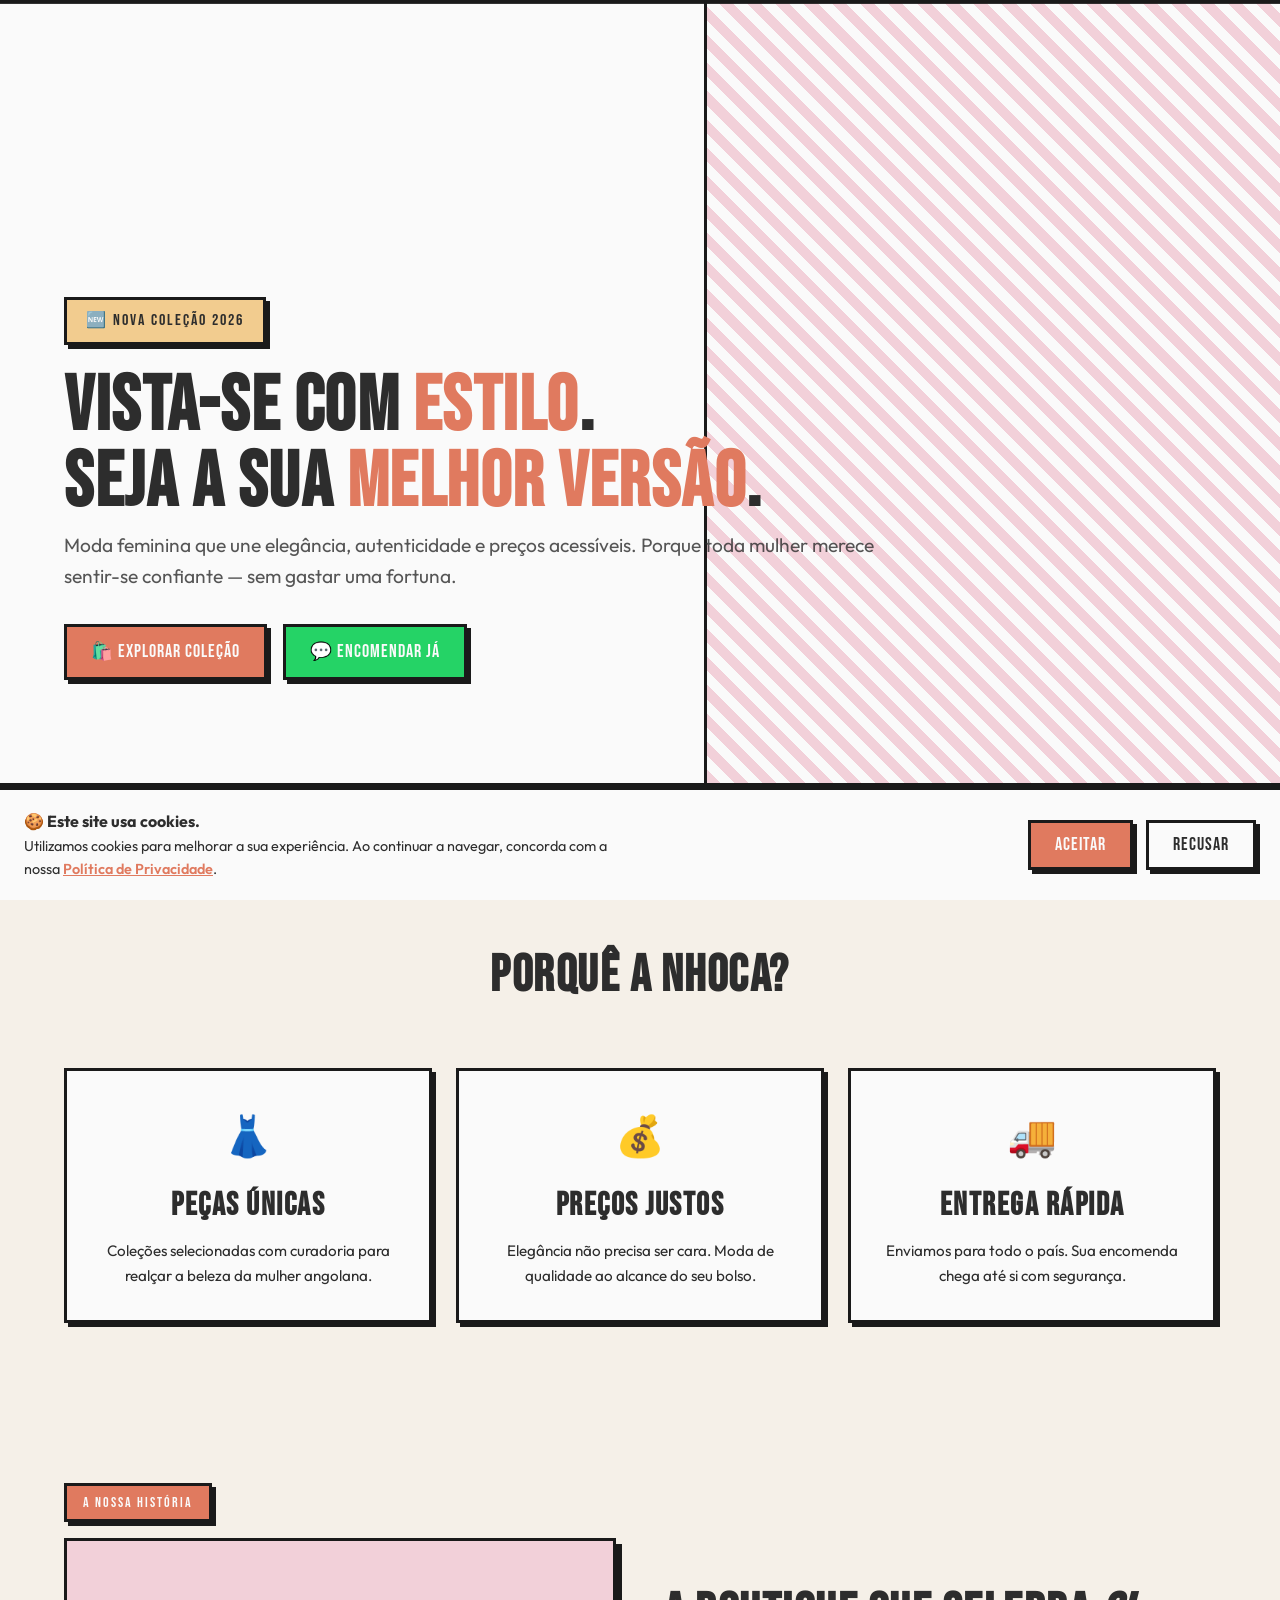
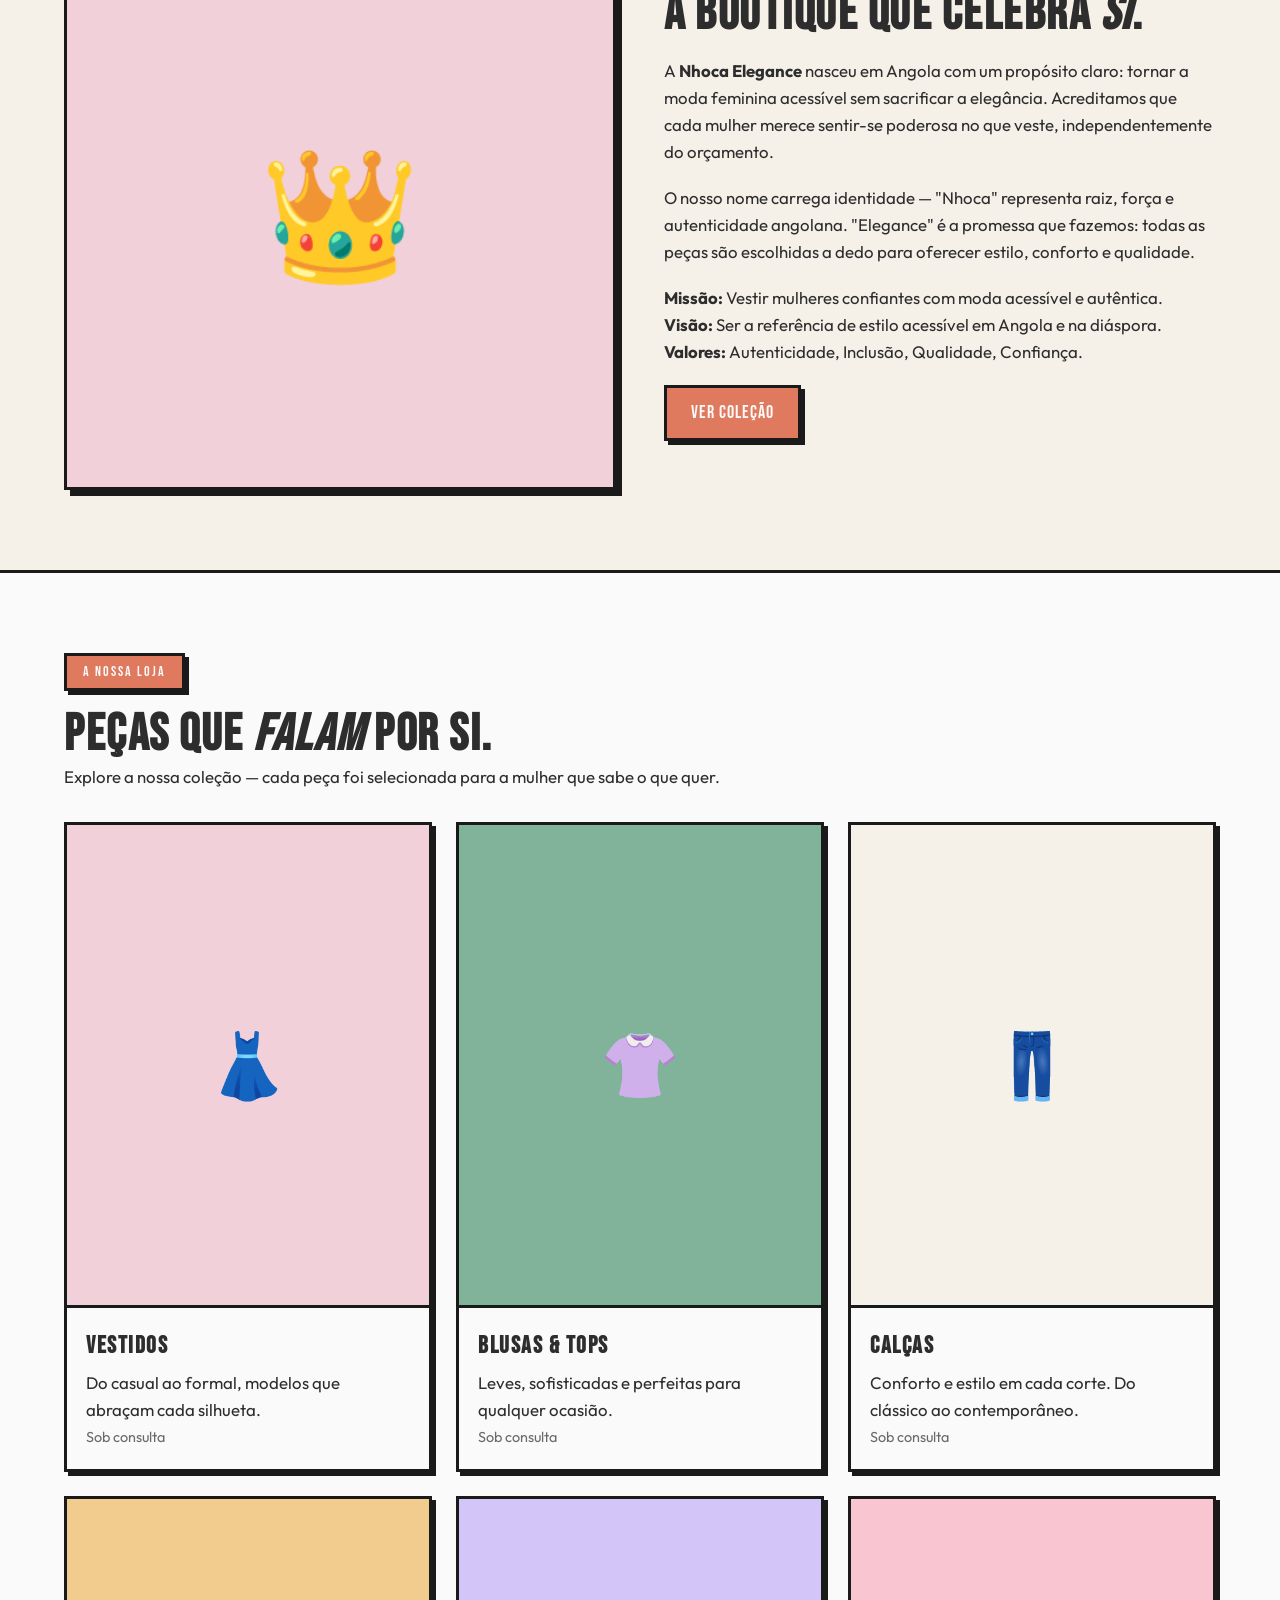
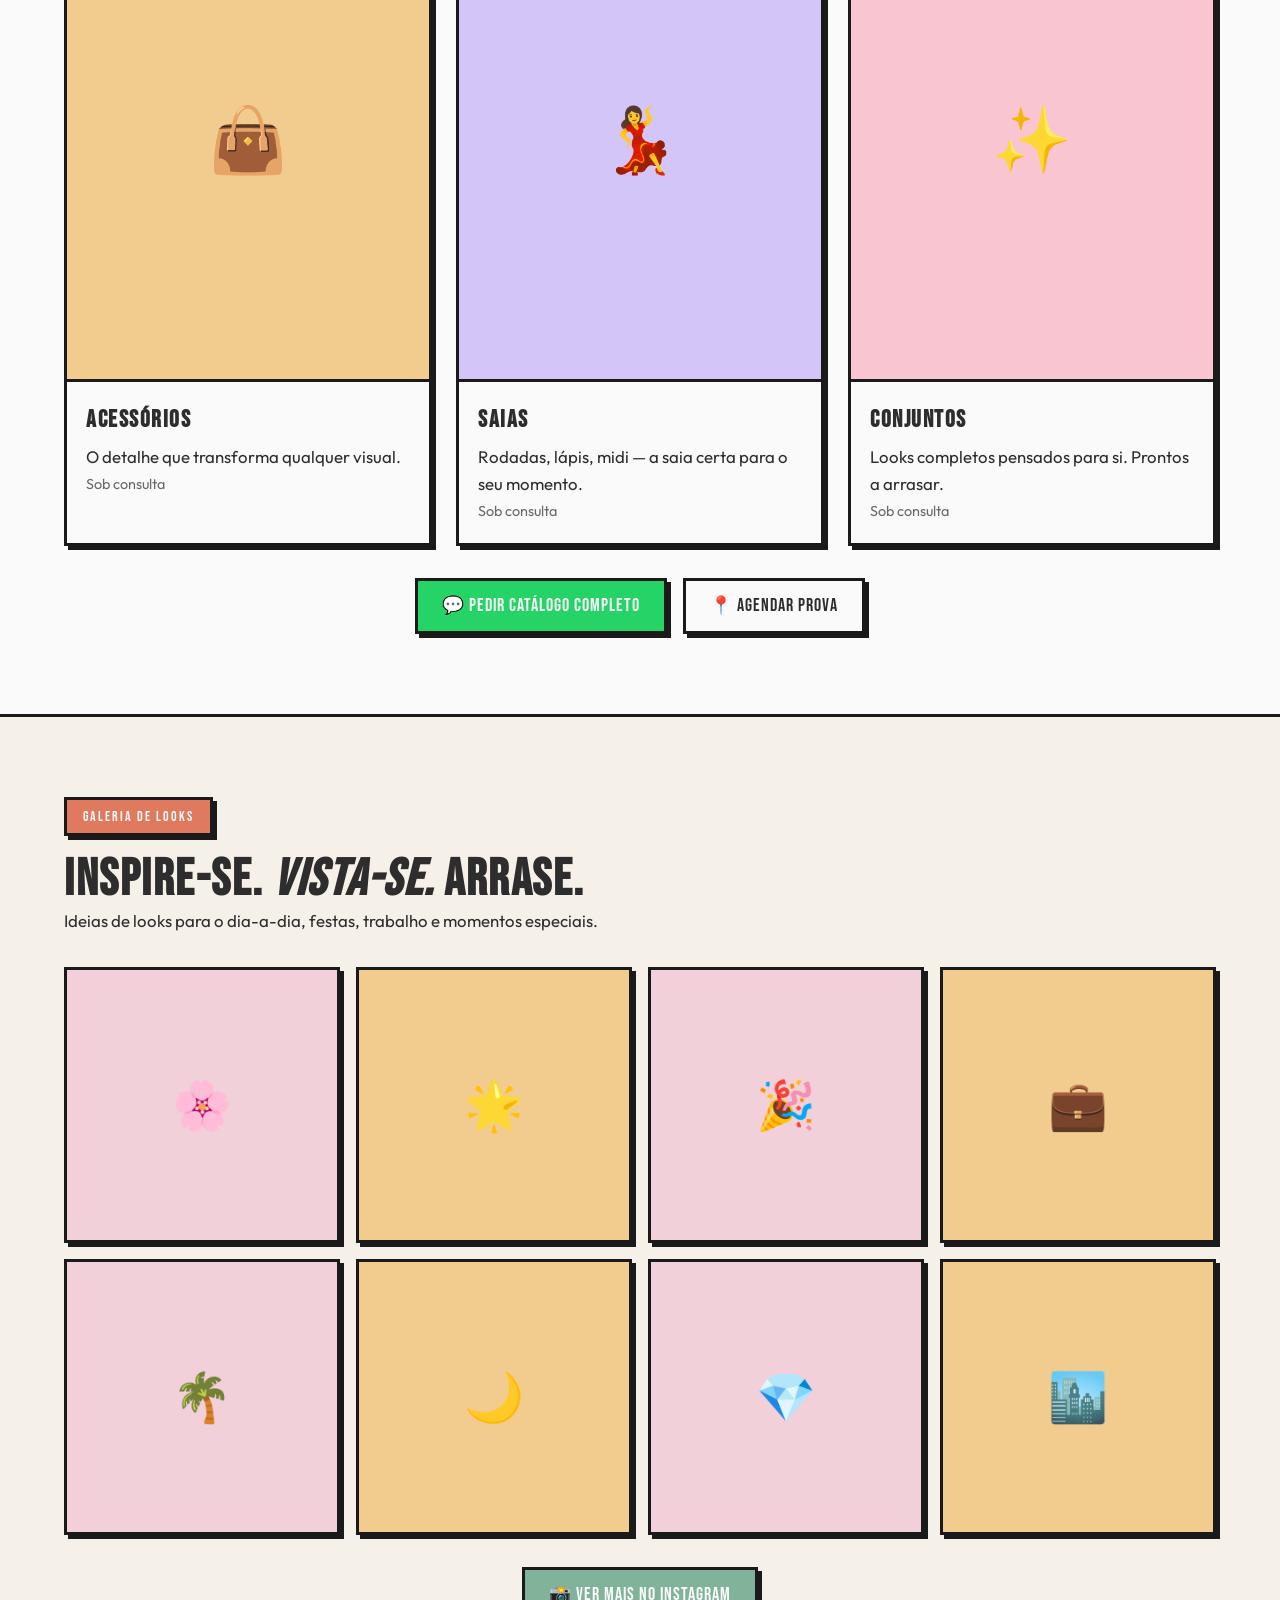
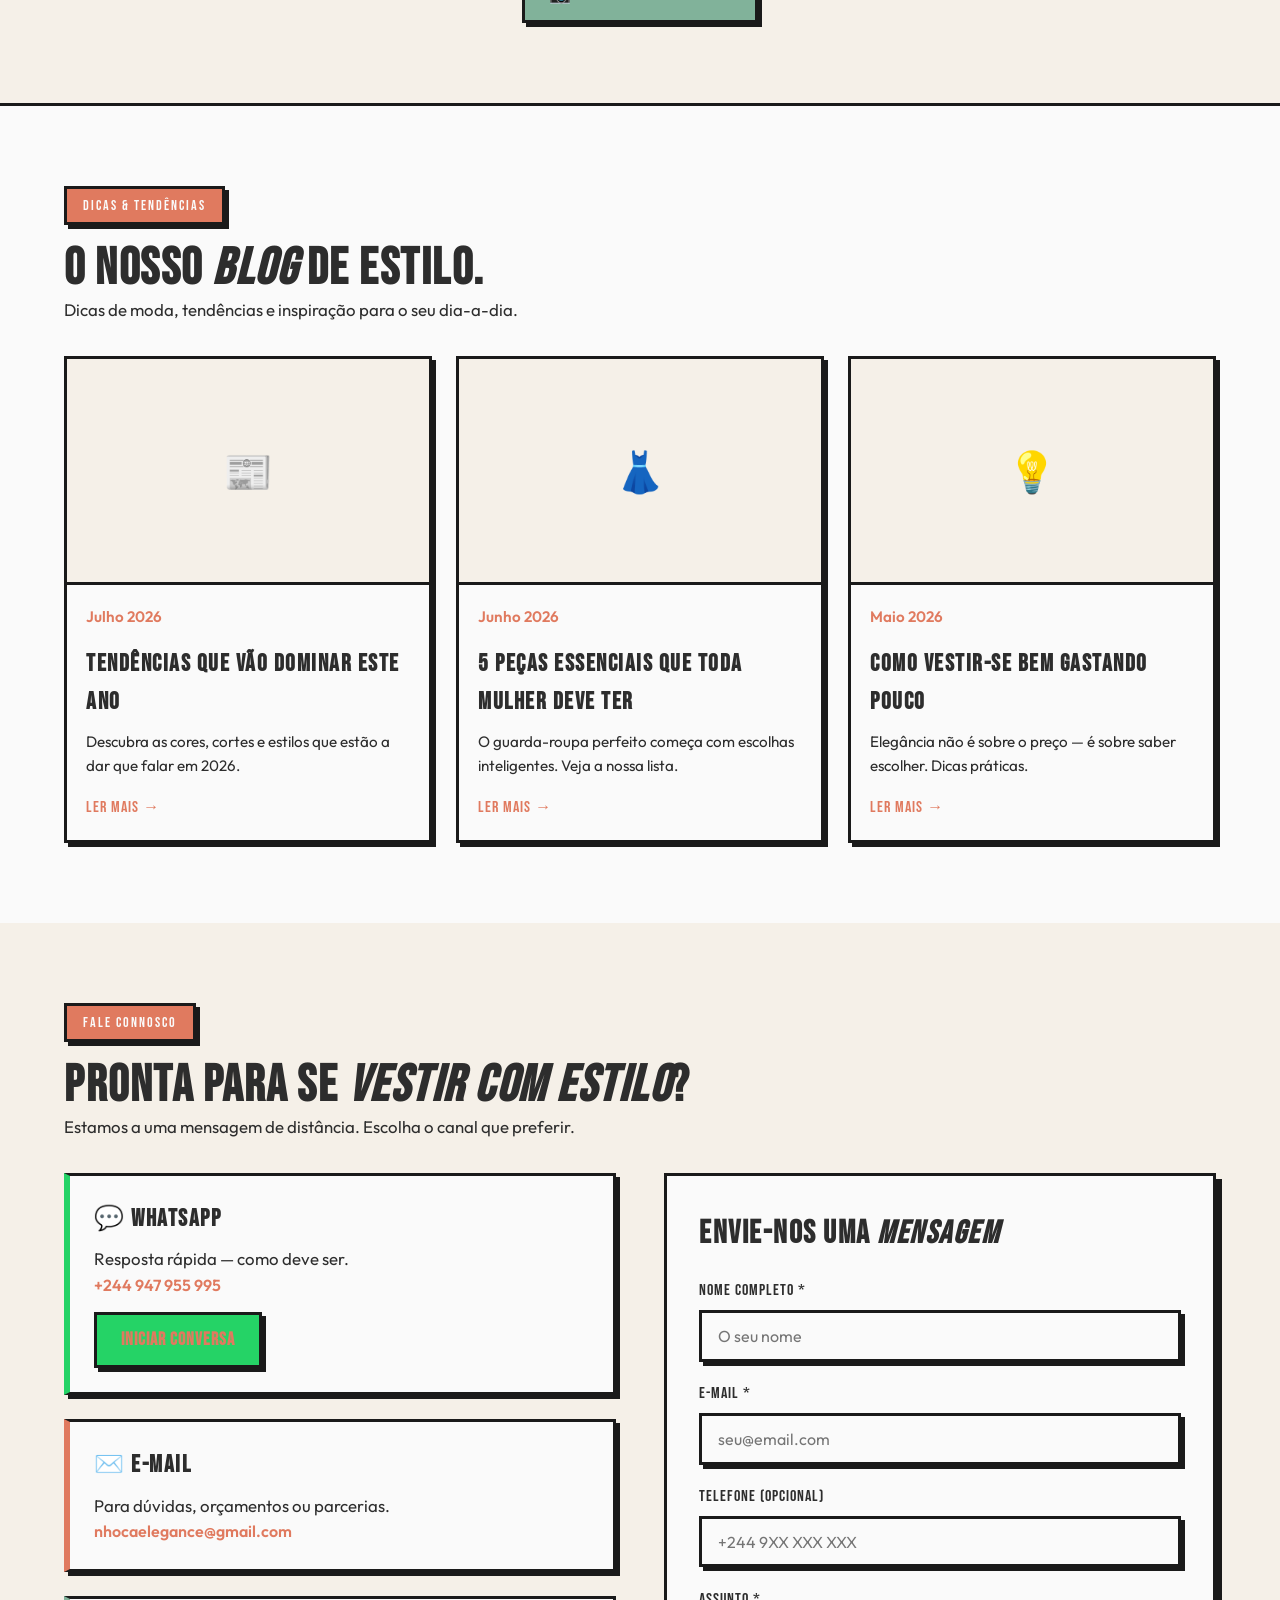
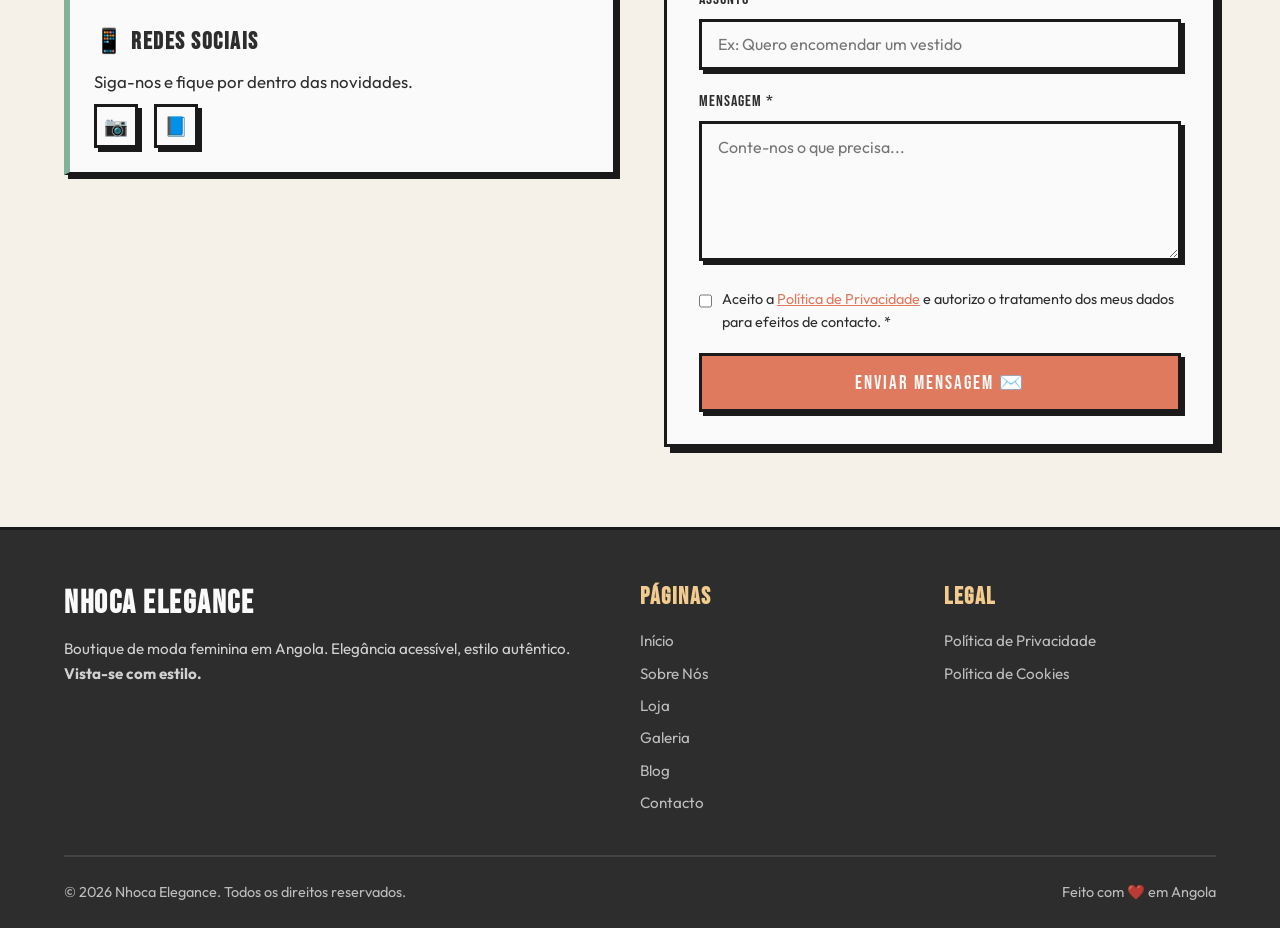
==== index.html @ f0a71672 "Initial commit: website content" ====
<!DOCTYPE html>
<html lang="pt-PT">
<head>
    <meta charset="UTF-8">
    <meta name="viewport" content="width=device-width, initial-scale=1.0">

    <!-- ===== SEO META TAGS ===== -->
    <title>Nhoca Elegance — Moda Feminina em Angola | Vista-se com Estilo</title>
    <meta name="description" content="Nhoca Elegance é a sua boutique de moda feminina em Angola. Vestidos, blusas, calças e acessórios com elegância acessível e estilo autêntico. Vista-se com estilo.">
    <meta name="keywords" content="moda feminina Angola, boutique feminina Angola, roupa feminina Angola, vestidos Angola, moda acessível Angola, Nhoca Elegance, vista-se com estilo, loja de roupa Angola, elegância acessível, comprar roupa Angola, outfit feminino Angola, fashion Angola">
    <meta name="author" content="Nhoca Elegance">
    <meta name="robots" content="index, follow">
    <link rel="canonical" href="https://nhocaelegance.ao/">

    <!-- Open Graph -->
    <meta property="og:title" content="Nhoca Elegance — Moda Feminina em Angola">
    <meta property="og:description" content="Boutique de moda feminina em Angola. Elegância acessível. Estilo autêntico. Vista-se com estilo.">
    <meta property="og:type" content="website">
    <meta property="og:url" content="https://nhocaelegance.ao/">
    <meta property="og:locale" content="pt_AO">

    <!-- Favicon -->
    <link rel="icon" type="image/svg+xml" href="assets/favicon.svg">

    <!-- Stylesheet -->
    <link rel="stylesheet" href="css/style.css">

    <!-- Schema.org structured data -->
    <script type="application/ld+json">
    {
        "@context": "https://schema.org",
        "@type": "ClothingStore",
        "name": "Nhoca Elegance",
        "description": "Boutique de moda feminina em Angola. Vista-se com estilo.",
        "url": "https://nhocaelegance.ao",
        "telephone": "+244947955995",
        "email": "nhocaelegance@gmail.com",
        "address": {
            "@type": "PostalAddress",
            "addressCountry": "AO"
        },
        "sameAs": [
            "https://www.instagram.com/nhoca_elegance",
            "https://web.facebook.com/profile.php?id=61585515028044"
        ],
        "priceRange": "AOA",
        "openingHours": "Mo-Sa 09:00-18:00"
    }
    </script>
</head>
<body>

    <!-- ===== HEADER ===== -->
    <header class="header" id="header">
        <div class="header__inner">
            <a href="#" class="logo" aria-label="Nhoca Elegance — Página Inicial">
                <div class="logo__icon">N</div>
                <div class="logo__text">
                    <span>Nhoca</span>
                    <span>Elegance</span>
                </div>
            </a>

            <button class="menu-toggle" id="menuToggle" aria-label="Abrir menu" aria-expanded="false">
                ☰
            </button>

            <nav class="nav" id="nav" role="navigation" aria-label="Navegação principal">
                <a href="#home" class="nav-link">Início</a>
                <a href="#about" class="nav-link">Sobre Nós</a>
                <a href="#store" class="nav-link">Loja</a>
                <a href="#portfolio" class="nav-link">Galeria</a>
                <a href="#blog" class="nav-link">Blog</a>
                <a href="#contact" class="nav-link">Contacto</a>
                <a href="https://wa.me/244947955995" class="btn btn--whatsapp" target="_blank" rel="noopener noreferrer" aria-label="Falar no WhatsApp">
                    💬 WhatsApp
                </a>
            </nav>
        </div>
    </header>

    <!-- ===== HERO ===== -->
    <section class="hero" id="home">
        <div class="hero__bg-pattern" aria-hidden="true"></div>
        <div class="container">
            <div class="hero__content">
                <span class="hero__badge">🆕 Nova Coleção 2026</span>
                <h1 class="hero__title">
                    Vista-se com <em>Estilo</em>.<br>Seja a sua <em>Melhor Versão</em>.
                </h1>
                <p class="hero__subtitle">
                    Moda feminina que une elegância, autenticidade e preços acessíveis. 
                    Porque toda mulher merece sentir-se confiante — sem gastar uma fortuna.
                </p>
                <div class="hero__cta-group">
                    <a href="#store" class="btn btn--primary">🛍️ Explorar Coleção</a>
                    <a href="https://wa.me/244947955995" class="btn btn--whatsapp" target="_blank" rel="noopener noreferrer">💬 Encomendar Já</a>
                </div>
            </div>
        </div>
    </section>

    <!-- ===== FEATURES STRIP ===== -->
    <section class="section" aria-labelledby="features-title" style="padding: 3rem 0;">
        <div class="container">
            <h2 id="features-title" style="text-align:center;margin-bottom:2rem;">Porquê a Nhoca?</h2>
            <div class="features-strip">
                <div class="feature-item">
                    <div class="feature-item__icon">👗</div>
                    <h3>Peças Únicas</h3>
                    <p>Coleções selecionadas com curadoria para realçar a beleza da mulher angolana.</p>
                </div>
                <div class="feature-item">
                    <div class="feature-item__icon">💰</div>
                    <h3>Preços Justos</h3>
                    <p>Elegância não precisa ser cara. Moda de qualidade ao alcance do seu bolso.</p>
                </div>
                <div class="feature-item">
                    <div class="feature-item__icon">🚚</div>
                    <h3>Entrega Rápida</h3>
                    <p>Enviamos para todo o país. Sua encomenda chega até si com segurança.</p>
                </div>
            </div>
        </div>
    </section>

    <!-- ===== ABOUT ===== -->
    <section class="section about" id="about" aria-labelledby="about-title">
        <div class="container">
            <span class="section-label">A Nossa História</span>
            <div class="about__grid">
                <div class="about__image" role="img" aria-label="Ícone da marca Nhoca Elegance">
                    👑
                </div>
                <div class="about__content">
                    <h2 id="about-title">A Boutique Que Celebra <em>Si</em>.</h2>
                    <p>
                        A <strong>Nhoca Elegance</strong> nasceu em Angola com um propósito claro: 
                        tornar a moda feminina acessível sem sacrificar a elegância. 
                        Acreditamos que cada mulher merece sentir-se poderosa no que veste, 
                        independentemente do orçamento.
                    </p>
                    <p>
                        O nosso nome carrega identidade — "Nhoca" representa raiz, força e 
                        autenticidade angolana. "Elegance" é a promessa que fazemos: todas as 
                        peças são escolhidas a dedo para oferecer estilo, conforto e qualidade.
                    </p>
                    <p>
                        <strong>Missão:</strong> Vestir mulheres confiantes com moda acessível e autêntica.<br>
                        <strong>Visão:</strong> Ser a referência de estilo acessível em Angola e na diáspora.<br>
                        <strong>Valores:</strong> Autenticidade, Inclusão, Qualidade, Confiança.
                    </p>
                    <a href="#store" class="btn btn--primary">Ver Coleção</a>
                </div>
            </div>
        </div>
    </section>

    <!-- ===== STORE ===== -->
    <section class="section store" id="store" aria-labelledby="store-title">
        <div class="container">
            <span class="section-label">A Nossa Loja</span>
            <h2 id="store-title">Peças Que <em>Falam</em> Por Si.</h2>
            <p>Explore a nossa coleção — cada peça foi selecionada para a mulher que sabe o que quer.</p>
            <div class="store__grid">
                <!-- Produto 1: Vestidos -->
                <article class="product-card">
                    <div class="product-card__image product-card__image--dresses" role="img" aria-label="Vestidos elegantes">👗</div>
                    <div class="product-card__info">
                        <h4>Vestidos</h4>
                        <p>Do casual ao formal, modelos que abraçam cada silhueta.</p>
                        <span class="price-range">Sob consulta</span>
                    </div>
                </article>

                <!-- Produto 2: Blusas -->
                <article class="product-card">
                    <div class="product-card__image product-card__image--blouses" role="img" aria-label="Blusas femininas">👚</div>
                    <div class="product-card__info">
                        <h4>Blusas & Tops</h4>
                        <p>Leves, sofisticadas e perfeitas para qualquer ocasião.</p>
                        <span class="price-range">Sob consulta</span>
                    </div>
                </article>

                <!-- Produto 3: Calças -->
                <article class="product-card">
                    <div class="product-card__image product-card__image--pants" role="img" aria-label="Calças femininas">👖</div>
                    <div class="product-card__info">
                        <h4>Calças</h4>
                        <p>Conforto e estilo em cada corte. Do clássico ao contemporâneo.</p>
                        <span class="price-range">Sob consulta</span>
                    </div>
                </article>

                <!-- Produto 4: Acessórios -->
                <article class="product-card">
                    <div class="product-card__image product-card__image--accessories" role="img" aria-label="Acessórios femininos">👜</div>
                    <div class="product-card__info">
                        <h4>Acessórios</h4>
                        <p>O detalhe que transforma qualquer visual.</p>
                        <span class="price-range">Sob consulta</span>
                    </div>
                </article>

                <!-- Produto 5: Saias -->
                <article class="product-card">
                    <div class="product-card__image product-card__image--skirts" role="img" aria-label="Saias femininas">💃</div>
                    <div class="product-card__info">
                        <h4>Saias</h4>
                        <p>Rodadas, lápis, midi — a saia certa para o seu momento.</p>
                        <span class="price-range">Sob consulta</span>
                    </div>
                </article>

                <!-- Produto 6: Conjuntos -->
                <article class="product-card">
                    <div class="product-card__image product-card__image--sets" role="img" aria-label="Conjuntos femininos">✨</div>
                    <div class="product-card__info">
                        <h4>Conjuntos</h4>
                        <p>Looks completos pensados para si. Prontos a arrasar.</p>
                        <span class="price-range">Sob consulta</span>
                    </div>
                </article>
            </div>
            <div style="text-align:center; margin-top: 2rem;">
                <a href="https://wa.me/244947955995" class="btn btn--whatsapp" target="_blank" rel="noopener noreferrer">💬 Pedir Catálogo Completo</a>
                <a href="#contact" class="btn btn--outline" style="margin-left:0.8rem;">📍 Agendar Prova</a>
            </div>
        </div>
    </section>

    <!-- ===== PORTFOLIO/GALERIA ===== -->
    <section class="section portfolio" id="portfolio" aria-labelledby="portfolio-title">
        <div class="container">
            <span class="section-label">Galeria de Looks</span>
            <h2 id="portfolio-title">Inspire-se. <em>Vista-se.</em> Arrase.</h2>
            <p>Ideias de looks para o dia-a-dia, festas, trabalho e momentos especiais.</p>
            <div class="portfolio__grid">
                <div class="portfolio-item" role="img" aria-label="Look casual feminino">🌸</div>
                <div class="portfolio-item" role="img" aria-label="Look formal feminino">🌟</div>
                <div class="portfolio-item" role="img" aria-label="Look de festa feminino">🎉</div>
                <div class="portfolio-item" role="img" aria-label="Look de trabalho feminino">💼</div>
                <div class="portfolio-item" role="img" aria-label="Look de verão feminino">🌴</div>
                <div class="portfolio-item" role="img" aria-label="Look de noite feminino">🌙</div>
                <div class="portfolio-item" role="img" aria-label="Look com acessórios">💎</div>
                <div class="portfolio-item" role="img" aria-label="Look street style">🏙️</div>
            </div>
            <div style="text-align:center; margin-top: 2rem;">
                <a href="https://www.instagram.com/nhoca_elegance" class="btn btn--secondary" target="_blank" rel="noopener noreferrer">📸 Ver Mais no Instagram</a>
            </div>
        </div>
    </section>

    <!-- ===== BLOG ===== -->
    <section class="section blog" id="blog" aria-labelledby="blog-title">
        <div class="container">
            <span class="section-label">Dicas & Tendências</span>
            <h2 id="blog-title">O Nosso <em>Blog</em> de Estilo.</h2>
            <p>Dicas de moda, tendências e inspiração para o seu dia-a-dia.</p>
            <div class="blog__grid">
                <article class="blog-card">
                    <div class="blog-card__image" role="img" aria-label="Tendências de moda 2026">📰</div>
                    <div class="blog-card__content">
                        <p class="blog-card__date">Julho 2026</p>
                        <h4>Tendências Que Vão Dominar Este Ano</h4>
                        <p>Descubra as cores, cortes e estilos que estão a dar que falar em 2026.</p>
                        <a href="#" class="blog-card__link">Ler Mais →</a>
                    </div>
                </article>

                <article class="blog-card">
                    <div class="blog-card__image" role="img" aria-label="Como combinar peças">👗</div>
                    <div class="blog-card__content">
                        <p class="blog-card__date">Junho 2026</p>
                        <h4>5 Peças Essenciais Que Toda Mulher Deve Ter</h4>
                        <p>O guarda-roupa perfeito começa com escolhas inteligentes. Veja a nossa lista.</p>
                        <a href="#" class="blog-card__link">Ler Mais →</a>
                    </div>
                </article>

                <article class="blog-card">
                    <div class="blog-card__image" role="img" aria-label="Dicas de estilo">💡</div>
                    <div class="blog-card__content">
                        <p class="blog-card__date">Maio 2026</p>
                        <h4>Como Vestir-se Bem Gastando Pouco</h4>
                        <p>Elegância não é sobre o preço — é sobre saber escolher. Dicas práticas.</p>
                        <a href="#" class="blog-card__link">Ler Mais →</a>
                    </div>
                </article>
            </div>
        </div>
    </section>

    <!-- ===== CONTACT ===== -->
    <section class="section contact" id="contact" aria-labelledby="contact-title">
        <div class="container">
            <span class="section-label">Fale Connosco</span>
            <h2 id="contact-title">Pronta Para Se <em>Vestir Com Estilo</em>?</h2>
            <p>Estamos a uma mensagem de distância. Escolha o canal que preferir.</p>
            <div class="contact__grid">
                <!-- Info de contacto -->
                <div class="contact__info">
                    <div class="contact__card contact__card--whatsapp">
                        <h4>💬 WhatsApp</h4>
                        <p>Resposta rápida — como deve ser.</p>
                        <a href="https://wa.me/244947955995" target="_blank" rel="noopener noreferrer">+244 947 955 995</a>
                        <br>
                        <a href="https://wa.me/244947955995" class="btn btn--whatsapp" style="margin-top:0.8rem;" target="_blank" rel="noopener noreferrer">Iniciar Conversa</a>
                    </div>

                    <div class="contact__card contact__card--email">
                        <h4>✉️ E-mail</h4>
                        <p>Para dúvidas, orçamentos ou parcerias.</p>
                        <a href="mailto:nhocaelegance@gmail.com">nhocaelegance@gmail.com</a>
                    </div>

                    <div class="contact__card contact__card--social">
                        <h4>📱 Redes Sociais</h4>
                        <p>Siga-nos e fique por dentro das novidades.</p>
                        <div class="social-links">
                            <a href="https://www.instagram.com/nhoca_elegance" class="social-link" target="_blank" rel="noopener noreferrer" aria-label="Instagram Nhoca Elegance">📷</a>
                            <a href="https://web.facebook.com/profile.php?id=61585515028044" class="social-link" target="_blank" rel="noopener noreferrer" aria-label="Facebook Nhoca Elegance">📘</a>
                        </div>
                    </div>
                </div>

                <!-- Formulário de contacto -->
                <form class="form" id="contactForm" novalidate>
                    <h3 style="margin-bottom:1.2rem;">Envie-nos uma <em>Mensagem</em></h3>

                    <div class="form__group">
                        <label for="name" class="form__label">Nome Completo *</label>
                        <input type="text" id="name" name="name" class="form__input" placeholder="O seu nome" required aria-required="true">
                        <span class="form__error" id="nameError">Por favor, insira o seu nome.</span>
                    </div>

                    <div class="form__group">
                        <label for="email" class="form__label">E-mail *</label>
                        <input type="email" id="email" name="email" class="form__input" placeholder="seu@email.com" required aria-required="true">
                        <span class="form__error" id="emailError">Por favor, insira um e-mail válido.</span>
                    </div>

                    <div class="form__group">
                        <label for="phone" class="form__label">Telefone (opcional)</label>
                        <input type="tel" id="phone" name="phone" class="form__input" placeholder="+244 9XX XXX XXX">
                    </div>

                    <div class="form__group">
                        <label for="subject" class="form__label">Assunto *</label>
                        <input type="text" id="subject" name="subject" class="form__input" placeholder="Ex: Quero encomendar um vestido" required aria-required="true">
                        <span class="form__error" id="subjectError">Por favor, diga-nos o assunto.</span>
                    </div>

                    <div class="form__group">
                        <label for="message" class="form__label">Mensagem *</label>
                        <textarea id="message" name="message" class="form__textarea" placeholder="Conte-nos o que precisa..." required aria-required="true"></textarea>
                        <span class="form__error" id="messageError">Por favor, escreva a sua mensagem.</span>
                    </div>

                    <!-- GDPR consent -->
                    <div class="form__group" style="display:flex;align-items:flex-start;gap:0.6rem;">
                        <input type="checkbox" id="gdpr" name="gdpr" required aria-required="true" style="margin-top:4px;width:18px;height:18px;">
                        <label for="gdpr" style="font-size:0.9rem;">
                            Aceito a <a href="privacy.html" target="_blank" style="color:var(--terracotta);">Política de Privacidade</a> e autorizo o tratamento dos meus dados para efeitos de contacto. *
                        </label>
                    </div>
                    <span class="form__error" id="gdprError">Precisa aceitar a política de privacidade.</span>

                    <button type="submit" class="form__submit">Enviar Mensagem ✉️</button>
                </form>

                <!-- Success message (hidden by default) -->
                <div class="form__success" id="formSuccess" role="alert">
                    <h3>✅ Mensagem Enviada!</h3>
                    <p>Obrigada pelo contacto. Responderemos em breve — se for urgente, ligue-nos no WhatsApp.</p>
                </div>
            </div>
        </div>
    </section>

    <!-- ===== FOOTER ===== -->
    <footer class="footer" role="contentinfo">
        <div class="container">
            <div class="footer__grid">
                <div class="footer__brand">
                    <h3>Nhoca Elegance</h3>
                    <p>Boutique de moda feminina em Angola. Elegância acessível, estilo autêntico. <strong>Vista-se com estilo.</strong></p>
                </div>
                <div class="footer__links">
                    <h4>Páginas</h4>
                    <a href="#home">Início</a>
                    <a href="#about">Sobre Nós</a>
                    <a href="#store">Loja</a>
                    <a href="#portfolio">Galeria</a>
                    <a href="#blog">Blog</a>
                    <a href="#contact">Contacto</a>
                </div>
                <div class="footer__links">
                    <h4>Legal</h4>
                    <a href="privacy.html">Política de Privacidade</a>
                    <a href="privacy.html#cookies">Política de Cookies</a>
                </div>
            </div>
            <div class="footer__bottom">
                <span>© 2026 Nhoca Elegance. Todos os direitos reservados.</span>
                <span>Feito com ❤️ em Angola</span>
            </div>
        </div>
    </footer>

    <!-- ===== WHATSAPP FLOATING BUTTON ===== -->
    <a href="https://wa.me/244947955995" class="whatsapp-float" target="_blank" rel="noopener noreferrer" aria-label="Fale connosco no WhatsApp">
        💬
    </a>

    <!-- ===== COOKIE CONSENT BANNER ===== -->
    <div class="cookie-banner" id="cookieBanner" role="dialog" aria-labelledby="cookieTitle" aria-hidden="true">
        <div>
            <strong id="cookieTitle">🍪 Este site usa cookies.</strong>
            <p>Utilizamos cookies para melhorar a sua experiência. Ao continuar a navegar, concorda com a nossa <a href="privacy.html" style="color:var(--terracotta);font-weight:600;">Política de Privacidade</a>.</p>
        </div>
        <div class="cookie-banner__btns">
            <button class="btn btn--primary" id="acceptCookies">Aceitar</button>
            <button class="btn btn--outline" id="rejectCookies">Recusar</button>
        </div>
    </div>

    <!-- ===== SCRIPTS ===== -->
    <script src="js/main.js"></script>

</body>
</html>
---- css/style.css ----
/* ===== NHOCA ELEGANCE - CARTOON BRUTALIST STYLE ===== */
@import url('https://fonts.googleapis.com/css2?family=Bebas+Neue&family=Outfit:wght@400;500;600;700;800&display=swap');

:root {
  --black: #1a1a1a;
  --white: #fafafa;
  --cream: #f5f0e8;
  --terracotta: #e07a5f;
  --sage: #81b29a;
  --gold: #f2cc8f;
  --blush: #f2d0d9;
  --ink: #2d2d2d;
  --border: 3px;
  --shadow: 6px 6px 0 var(--black);
  --shadow-sm: 4px 4px 0 var(--black);
  --radius: 0px;
  --max-width: 1200px;
}

* {
  margin: 0;
  padding: 0;
  box-sizing: border-box;
}

html {
  scroll-behavior: smooth;
  font-size: 16px;
}

body {
  font-family: 'Outfit', sans-serif;
  background: var(--cream);
  color: var(--ink);
  line-height: 1.6;
  overflow-x: hidden;
}

/* ===== TYPOGRAPHY ===== */
h1, h2, h3, h4, .logo, .btn, .nav-link {
  font-family: 'Bebas Neue', sans-serif;
  text-transform: uppercase;
  letter-spacing: 1.5px;
}

h1 { font-size: clamp(2.8rem, 6vw, 5rem); line-height: 1; }
h2 { font-size: clamp(2rem, 4vw, 3.2rem); line-height: 1.1; }
h3 { font-size: clamp(1.4rem, 2.5vw, 2rem); }
h4 { font-size: clamp(1.1rem, 2vw, 1.5rem); }

p { font-size: 1.05rem; max-width: 65ch; }

/* ===== UTILITIES ===== */
.container {
  width: 100%;
  max-width: var(--max-width);
  margin: 0 auto;
  padding: 0 1.5rem;
}

.section {
  padding: 5rem 0;
}

.section-label {
  display: inline-block;
  background: var(--terracotta);
  color: var(--white);
  padding: 0.3rem 1rem;
  font-family: 'Bebas Neue', sans-serif;
  font-size: 0.9rem;
  letter-spacing: 2px;
  border: var(--border) solid var(--black);
  box-shadow: var(--shadow-sm);
  margin-bottom: 1rem;
}

/* ===== HEADER ===== */
.header {
  position: fixed;
  top: 0;
  left: 0;
  right: 0;
  z-index: 1000;
  background: var(--white);
  border-bottom: var(--border) solid var(--black);
  box-shadow: 0 4px 0 var(--black);
  transition: transform 0.3s ease;
}

.header--hidden {
  transform: translateY(-100%);
}

.header__inner {
  display: flex;
  align-items: center;
  justify-content: space-between;
  padding: 0.8rem 1.5rem;
  max-width: var(--max-width);
  margin: 0 auto;
}

.logo {
  display: flex;
  align-items: center;
  gap: 0.6rem;
  text-decoration: none;
  color: var(--ink);
  font-size: 1.8rem;
}

.logo__icon {
  width: 48px;
  height: 48px;
  background: var(--terracotta);
  border: var(--border) solid var(--black);
  box-shadow: var(--shadow-sm);
  display: flex;
  align-items: center;
  justify-content: center;
  font-size: 1.5rem;
  color: var(--white);
}

.logo__text {
  display: flex;
  flex-direction: column;
  line-height: 0.9;
}

.logo__text span:first-child {
  font-size: 1.4rem;
}

.logo__text span:last-child {
  font-size: 0.75rem;
  color: var(--terracotta);
  letter-spacing: 3px;
}

.nav {
  display: flex;
  align-items: center;
  gap: 1.5rem;
}

.nav-link {
  color: var(--ink);
  text-decoration: none;
  font-size: 1.1rem;
  position: relative;
  transition: color 0.2s;
}

.nav-link:hover {
  color: var(--terracotta);
}

.nav-link::after {
  content: '';
  position: absolute;
  bottom: -4px;
  left: 0;
  right: 0;
  height: 3px;
  background: var(--terracotta);
  transform: scaleX(0);
  transition: transform 0.2s;
}

.nav-link:hover::after {
  transform: scaleX(1);
}

.btn {
  display: inline-block;
  padding: 0.7rem 1.5rem;
  font-family: 'Bebas Neue', sans-serif;
  font-size: 1.1rem;
  text-transform: uppercase;
  text-decoration: none;
  letter-spacing: 1px;
  border: var(--border) solid var(--black);
  box-shadow: var(--shadow-sm);
  cursor: pointer;
  transition: transform 0.15s, box-shadow 0.15s;
  color: var(--ink);
  background: var(--white);
}

.btn:hover {
  transform: translate(2px, 2px);
  box-shadow: 2px 2px 0 var(--black);
}

.btn:active {
  transform: translate(4px, 4px);
  box-shadow: none;
}

.btn--primary {
  background: var(--terracotta);
  color: var(--white);
}

.btn--secondary {
  background: var(--sage);
  color: var(--white);
}

.btn--gold {
  background: var(--gold);
}

.btn--whatsapp {
  background: #25D366;
  color: var(--white);
  display: inline-flex;
  align-items: center;
  gap: 0.5rem;
}

.btn--outline {
  background: transparent;
  border: var(--border) solid var(--black);
}

.menu-toggle {
  display: none;
  background: none;
  border: var(--border) solid var(--black);
  font-size: 1.8rem;
  cursor: pointer;
  padding: 0.4rem 0.7rem;
  box-shadow: var(--shadow-sm);
  background: var(--white);
  color: var(--ink);
}

/* ===== HERO ===== */
.hero {
  min-height: 100vh;
  display: flex;
  align-items: center;
  padding-top: 80px;
  background: var(--white);
  border-bottom: var(--border) solid var(--black);
  position: relative;
  overflow: hidden;
}

.hero__bg-pattern {
  position: absolute;
  top: 0;
  right: 0;
  width: 45%;
  height: 100%;
  background: repeating-linear-gradient(
    45deg,
    var(--blush),
    var(--blush) 10px,
    var(--white) 10px,
    var(--white) 20px
  );
  border-left: var(--border) solid var(--black);
}

.hero__content {
  position: relative;
  z-index: 2;
  padding: 2rem 0;
}

.hero__badge {
  display: inline-block;
  background: var(--gold);
  padding: 0.5rem 1.2rem;
  font-family: 'Bebas Neue', sans-serif;
  font-size: 1rem;
  letter-spacing: 2px;
  border: var(--border) solid var(--black);
  box-shadow: var(--shadow-sm);
  margin-bottom: 1.5rem;
}

.hero__title {
  margin-bottom: 0.5rem;
  color: var(--ink);
}

.hero__title em {
  font-style: normal;
  color: var(--terracotta);
  position: relative;
}

.hero__subtitle {
  font-family: 'Outfit', sans-serif;
  font-size: 1.2rem;
  color: var(--ink);
  opacity: 0.8;
  margin-bottom: 2rem;
  text-transform: none;
  letter-spacing: 0;
}

.hero__cta-group {
  display: flex;
  gap: 1rem;
  flex-wrap: wrap;
}

/* ===== FEATURES STRIP ===== */
.features-strip {
  display: grid;
  grid-template-columns: repeat(3, 1fr);
  gap: 1.5rem;
  padding: 2rem 0;
}

.feature-item {
  text-align: center;
  padding: 2rem 1.5rem;
  background: var(--white);
  border: var(--border) solid var(--black);
  box-shadow: var(--shadow-sm);
  transition: transform 0.2s;
}

.feature-item:hover {
  transform: translateY(-4px);
}

.feature-item__icon {
  font-size: 2.5rem;
  margin-bottom: 0.8rem;
}

.feature-item h3 {
  margin-bottom: 0.5rem;
}

.feature-item p {
  font-size: 0.95rem;
  margin: 0 auto;
}

/* ===== ABOUT ===== */
.about {
  background: var(--cream);
}

.about__grid {
  display: grid;
  grid-template-columns: 1fr 1fr;
  gap: 3rem;
  align-items: center;
}

.about__image {
  aspect-ratio: 1;
  background: var(--blush);
  border: var(--border) solid var(--black);
  box-shadow: var(--shadow);
  display: flex;
  align-items: center;
  justify-content: center;
  font-size: 8rem;
  position: relative;
}

.about__image::after {
  content: '';
  position: absolute;
  top: 12px;
  left: 12px;
  right: -12px;
  bottom: -12px;
  border: var(--border) solid var(--black);
  background: var(--gold);
  z-index: -1;
}

.about__content h2 {
  margin-bottom: 1rem;
}

.about__content p {
  margin-bottom: 1.2rem;
}

/* ===== STORE ===== */
.store {
  background: var(--white);
  border-top: var(--border) solid var(--black);
  border-bottom: var(--border) solid var(--black);
}

.store__grid {
  display: grid;
  grid-template-columns: repeat(3, 1fr);
  gap: 1.5rem;
  margin-top: 2rem;
}

.product-card {
  background: var(--white);
  border: var(--border) solid var(--black);
  box-shadow: var(--shadow-sm);
  overflow: hidden;
  transition: transform 0.2s;
}

.product-card:hover {
  transform: translateY(-4px);
}

.product-card__image {
  aspect-ratio: 3/4;
  display: flex;
  align-items: center;
  justify-content: center;
  font-size: 4rem;
  border-bottom: var(--border) solid var(--black);
}

.product-card__image--dresses { background: var(--blush); }
.product-card__image--blouses { background: var(--sage); }
.product-card__image--pants { background: var(--cream); }
.product-card__image--accessories { background: var(--gold); }
.product-card__image--skirts { background: #d4c5f9; }
.product-card__image--sets { background: #f9c5d1; }

.product-card__info {
  padding: 1.2rem;
}

.product-card__info h4 {
  margin-bottom: 0.3rem;
}

.product-card__info .price {
  font-family: 'Bebas Neue', sans-serif;
  font-size: 1.3rem;
  color: var(--terracotta);
}

.product-card__info .price-range {
  font-size: 0.9rem;
  color: var(--ink);
  opacity: 0.7;
  font-family: 'Outfit', sans-serif;
}

/* ===== PORTFOLIO ===== */
.portfolio {
  background: var(--cream);
}

.portfolio__grid {
  display: grid;
  grid-template-columns: repeat(4, 1fr);
  gap: 1rem;
  margin-top: 2rem;
}

.portfolio-item {
  aspect-ratio: 1;
  border: var(--border) solid var(--black);
  box-shadow: var(--shadow-sm);
  display: flex;
  align-items: center;
  justify-content: center;
  font-size: 3rem;
  transition: transform 0.2s;
}

.portfolio-item:hover {
  transform: scale(1.03);
}

.portfolio-item:nth-child(odd) { background: var(--blush); }
.portfolio-item:nth-child(even) { background: var(--gold); }

/* ===== BLOG ===== */
.blog {
  background: var(--white);
  border-top: var(--border) solid var(--black);
}

.blog__grid {
  display: grid;
  grid-template-columns: repeat(3, 1fr);
  gap: 1.5rem;
  margin-top: 2rem;
}

.blog-card {
  background: var(--white);
  border: var(--border) solid var(--black);
  box-shadow: var(--shadow-sm);
  transition: transform 0.2s;
}

.blog-card:hover {
  transform: translateY(-4px);
}

.blog-card__image {
  aspect-ratio: 16/10;
  display: flex;
  align-items: center;
  justify-content: center;
  font-size: 2.5rem;
  border-bottom: var(--border) solid var(--black);
  background: var(--cream);
}

.blog-card__content {
  padding: 1.2rem;
}

.blog-card__date {
  font-size: 0.85rem;
  color: var(--terracotta);
  font-weight: 600;
  margin-bottom: 0.5rem;
}

.blog-card__content h4 {
  margin-bottom: 0.5rem;
}

.blog-card__content p {
  font-size: 0.95rem;
  margin-bottom: 1rem;
}

.blog-card__link {
  font-family: 'Bebas Neue', sans-serif;
  color: var(--terracotta);
  text-decoration: none;
  font-size: 1rem;
  letter-spacing: 1px;
}

/* ===== CONTACT ===== */
.contact {
  background: var(--cream);
}

.contact__grid {
  display: grid;
  grid-template-columns: 1fr 1fr;
  gap: 3rem;
  margin-top: 2rem;
}

.contact__info {
  display: flex;
  flex-direction: column;
  gap: 1.5rem;
}

.contact__card {
  background: var(--white);
  padding: 1.5rem;
  border: var(--border) solid var(--black);
  box-shadow: var(--shadow-sm);
}

.contact__card h4 {
  margin-bottom: 0.5rem;
}

.contact__card a {
  color: var(--terracotta);
  text-decoration: none;
  font-weight: 600;
}

.contact__card a:hover {
  text-decoration: underline;
}

.contact__card--whatsapp {
  border-left: 6px solid #25D366;
}

.contact__card--email {
  border-left: 6px solid var(--terracotta);
}

.contact__card--social {
  border-left: 6px solid var(--sage);
}

.social-links {
  display: flex;
  gap: 1rem;
  margin-top: 0.5rem;
}

.social-link {
  display: flex;
  align-items: center;
  justify-content: center;
  width: 44px;
  height: 44px;
  background: var(--white);
  border: var(--border) solid var(--black);
  box-shadow: var(--shadow-sm);
  font-size: 1.2rem;
  text-decoration: none;
  color: var(--ink);
  transition: transform 0.15s;
}

.social-link:hover {
  transform: translate(2px, 2px);
  box-shadow: 2px 2px 0 var(--black);
}

/* ===== FORM ===== */
.form {
  background: var(--white);
  padding: 2rem;
  border: var(--border) solid var(--black);
  box-shadow: var(--shadow);
}

.form__group {
  margin-bottom: 1.2rem;
}

.form__label {
  display: block;
  font-family: 'Bebas Neue', sans-serif;
  font-size: 1rem;
  letter-spacing: 1px;
  margin-bottom: 0.4rem;
}

.form__input,
.form__textarea {
  width: 100%;
  padding: 0.8rem 1rem;
  font-family: 'Outfit', sans-serif;
  font-size: 1rem;
  border: var(--border) solid var(--black);
  box-shadow: var(--shadow-sm);
  background: var(--white);
  transition: box-shadow 0.15s;
}

.form__input:focus,
.form__textarea:focus {
  outline: none;
  box-shadow: 3px 3px 0 var(--terracotta);
}

.form__textarea {
  min-height: 140px;
  resize: vertical;
}

.form__submit {
  width: 100%;
  padding: 0.9rem;
  font-family: 'Bebas Neue', sans-serif;
  font-size: 1.2rem;
  letter-spacing: 2px;
  background: var(--terracotta);
  color: var(--white);
  border: var(--border) solid var(--black);
  box-shadow: var(--shadow-sm);
  cursor: pointer;
  transition: transform 0.15s, box-shadow 0.15s;
}

.form__submit:hover {
  transform: translate(2px, 2px);
  box-shadow: 2px 2px 0 var(--black);
}

.form__success {
  display: none;
  text-align: center;
  padding: 2rem;
  border: var(--border) solid var(--black);
  box-shadow: var(--shadow);
  background: var(--sage);
  color: var(--white);
}

.form__success.show {
  display: block;
}

/* ===== FOOTER ===== */
.footer {
  background: var(--ink);
  color: var(--white);
  border-top: var(--border) solid var(--black);
  padding: 3rem 0 1.5rem;
}

.footer__grid {
  display: grid;
  grid-template-columns: 2fr 1fr 1fr;
  gap: 2rem;
  margin-bottom: 2rem;
}

.footer__brand h3 {
  color: var(--white);
  margin-bottom: 0.5rem;
}

.footer__brand p {
  opacity: 0.8;
  font-size: 0.95rem;
}

.footer__links h4 {
  color: var(--gold);
  margin-bottom: 0.8rem;
}

.footer__links a {
  display: block;
  color: var(--white);
  text-decoration: none;
  opacity: 0.7;
  margin-bottom: 0.5rem;
  font-size: 0.95rem;
  transition: opacity 0.2s;
}

.footer__links a:hover {
  opacity: 1;
}

.footer__bottom {
  border-top: 2px solid rgba(255,255,255,0.15);
  padding-top: 1.5rem;
  display: flex;
  justify-content: space-between;
  align-items: center;
  flex-wrap: wrap;
  gap: 1rem;
  font-size: 0.9rem;
  opacity: 0.7;
}

.footer__bottom a {
  color: var(--white);
  text-decoration: none;
}

.footer__bottom a:hover {
  text-decoration: underline;
}

/* ===== COOKIE BANNER ===== */
.cookie-banner {
  position: fixed;
  bottom: 0;
  left: 0;
  right: 0;
  z-index: 9999;
  background: var(--white);
  border-top: var(--border) solid var(--black);
  box-shadow: 0 -4px 0 var(--black);
  padding: 1.2rem 1.5rem;
  display: flex;
  align-items: center;
  justify-content: space-between;
  gap: 1rem;
  flex-wrap: wrap;
  display: none;
}

.cookie-banner.show {
  display: flex;
}

.cookie-banner p {
  font-size: 0.9rem;
  max-width: 600px;
}

.cookie-banner__btns {
  display: flex;
  gap: 0.8rem;
}

/* ===== PRIVACY PAGE ===== */
.privacy-section {
  padding-top: 120px;
  min-height: 100vh;
}

.privacy-section h1 {
  margin-bottom: 2rem;
}

.privacy-section h2 {
  margin: 2rem 0 0.8rem;
  font-size: 1.8rem;
}

.privacy-section p {
  margin-bottom: 1rem;
}

/* ===== WHATSAPP FLOAT ===== */
.whatsapp-float {
  position: fixed;
  bottom: 24px;
  right: 24px;
  z-index: 900;
  width: 60px;
  height: 60px;
  background: #25D366;
  border: var(--border) solid var(--black);
  box-shadow: var(--shadow);
  border-radius: 50%;
  display: flex;
  align-items: center;
  justify-content: center;
  font-size: 1.8rem;
  color: var(--white);
  text-decoration: none;
  transition: transform 0.2s;
  animation: bounce 2s infinite;
}

.whatsapp-float:hover {
  transform: scale(1.1);
}

@keyframes bounce {
  0%, 100% { transform: translateY(0); }
  50% { transform: translateY(-6px); }
}

/* ===== FORMERRO / VALIDATION ===== */
.form__error {
  color: #e74c3c;
  font-size: 0.85rem;
  margin-top: 0.3rem;
  display: none;
}

.form__error.show {
  display: block;
}

/* ===== RESPONSIVE ===== */
@media (max-width: 1024px) {
  .portfolio__grid {
    grid-template-columns: repeat(3, 1fr);
  }
}

@media (max-width: 768px) {
  .nav {
    position: fixed;
    top: 80px;
    left: 0;
    right: 0;
    background: var(--white);
    flex-direction: column;
    padding: 1.5rem;
    border-bottom: var(--border) solid var(--black);
    box-shadow: 0 4px 0 var(--black);
    display: none;
  }

  .nav.open {
    display: flex;
  }

  .menu-toggle {
    display: block;
  }

  .about__grid,
  .contact__grid {
    grid-template-columns: 1fr;
  }

  .store__grid {
    grid-template-columns: repeat(2, 1fr);
  }

  .blog__grid {
    grid-template-columns: 1fr;
  }

  .features-strip {
    grid-template-columns: 1fr;
  }

  .portfolio__grid {
    grid-template-columns: repeat(2, 1fr);
  }

  .footer__grid {
    grid-template-columns: 1fr;
  }

  .hero__bg-pattern {
    display: none;
  }

  .hero {
    min-height: auto;
    padding: 120px 0 4rem;
  }

  .cookie-banner {
    flex-direction: column;
    text-align: center;
  }

  .whatsapp-float {
    bottom: 16px;
    right: 16px;
    width: 52px;
    height: 52px;
    font-size: 1.5rem;
  }
}

@media (max-width: 480px) {
  .store__grid {
    grid-template-columns: 1fr;
  }

  .portfolio__grid {
    grid-template-columns: repeat(2, 1fr);
  }
}
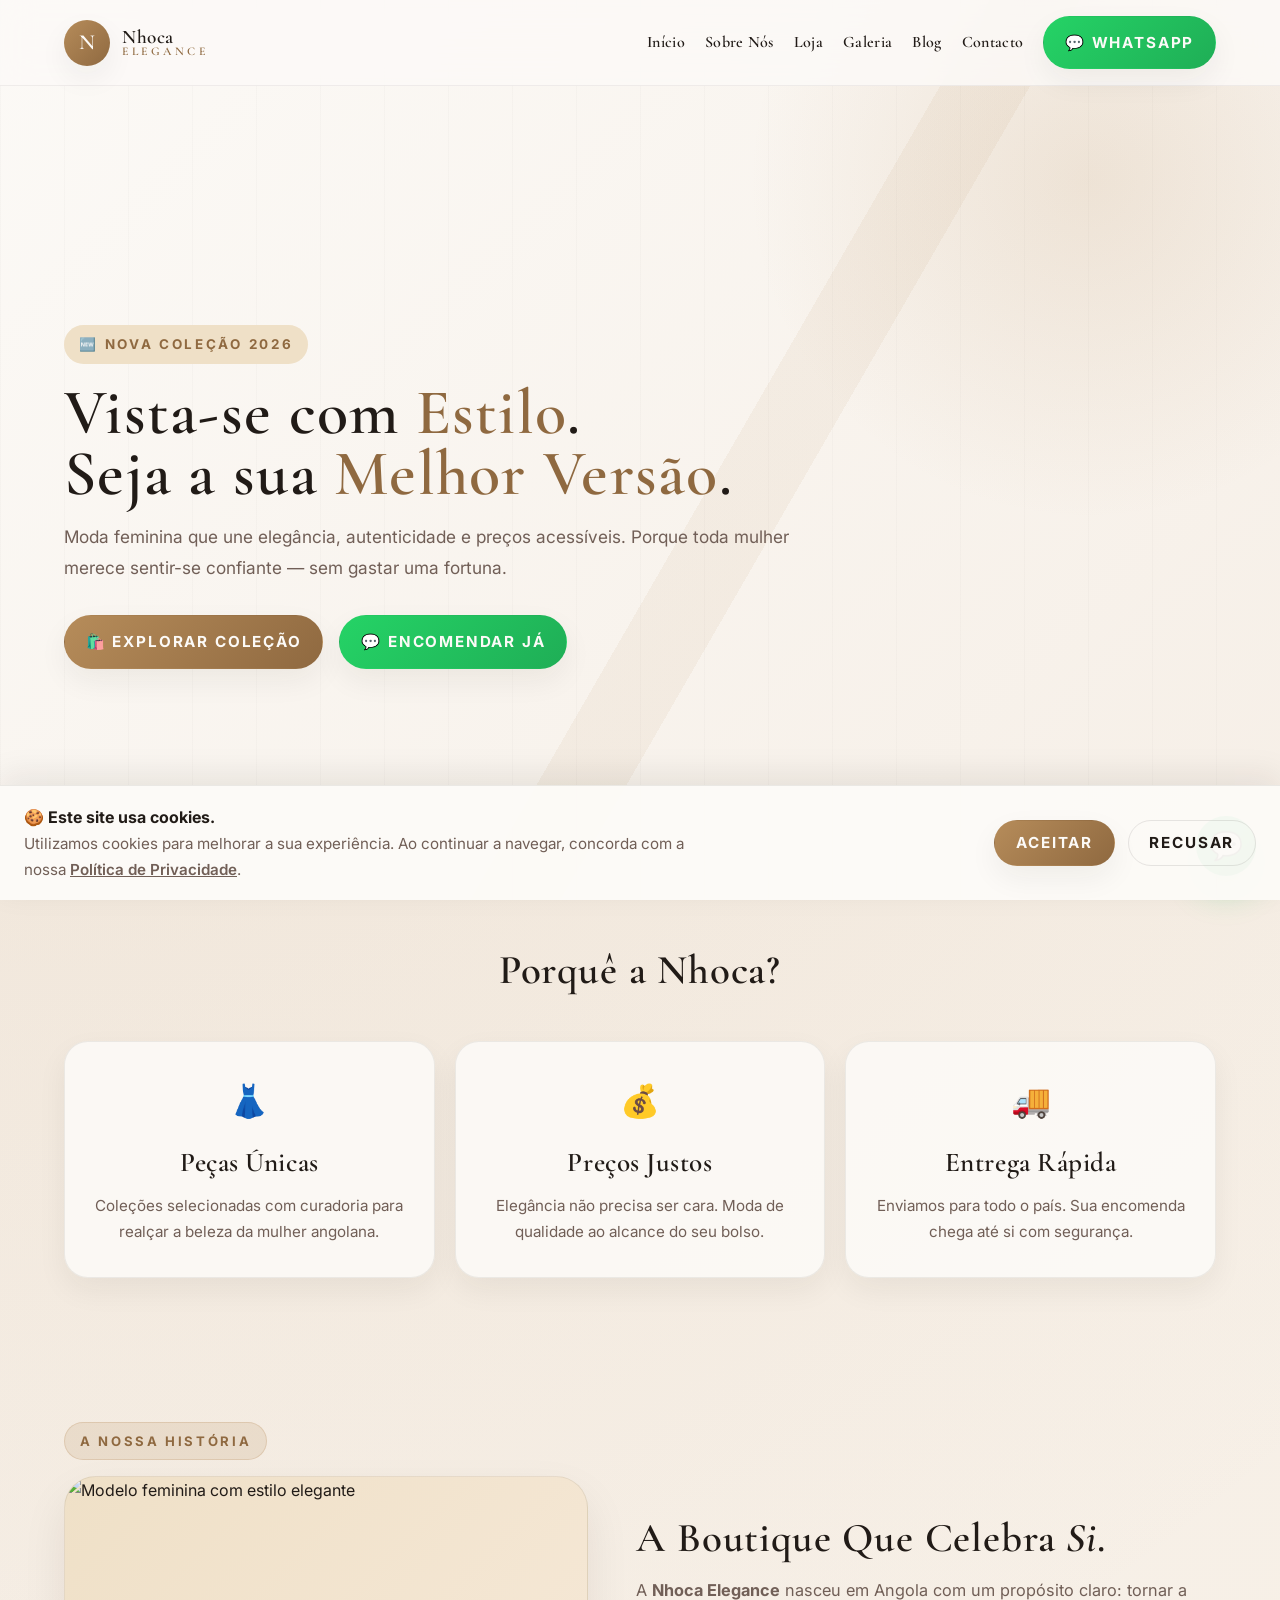
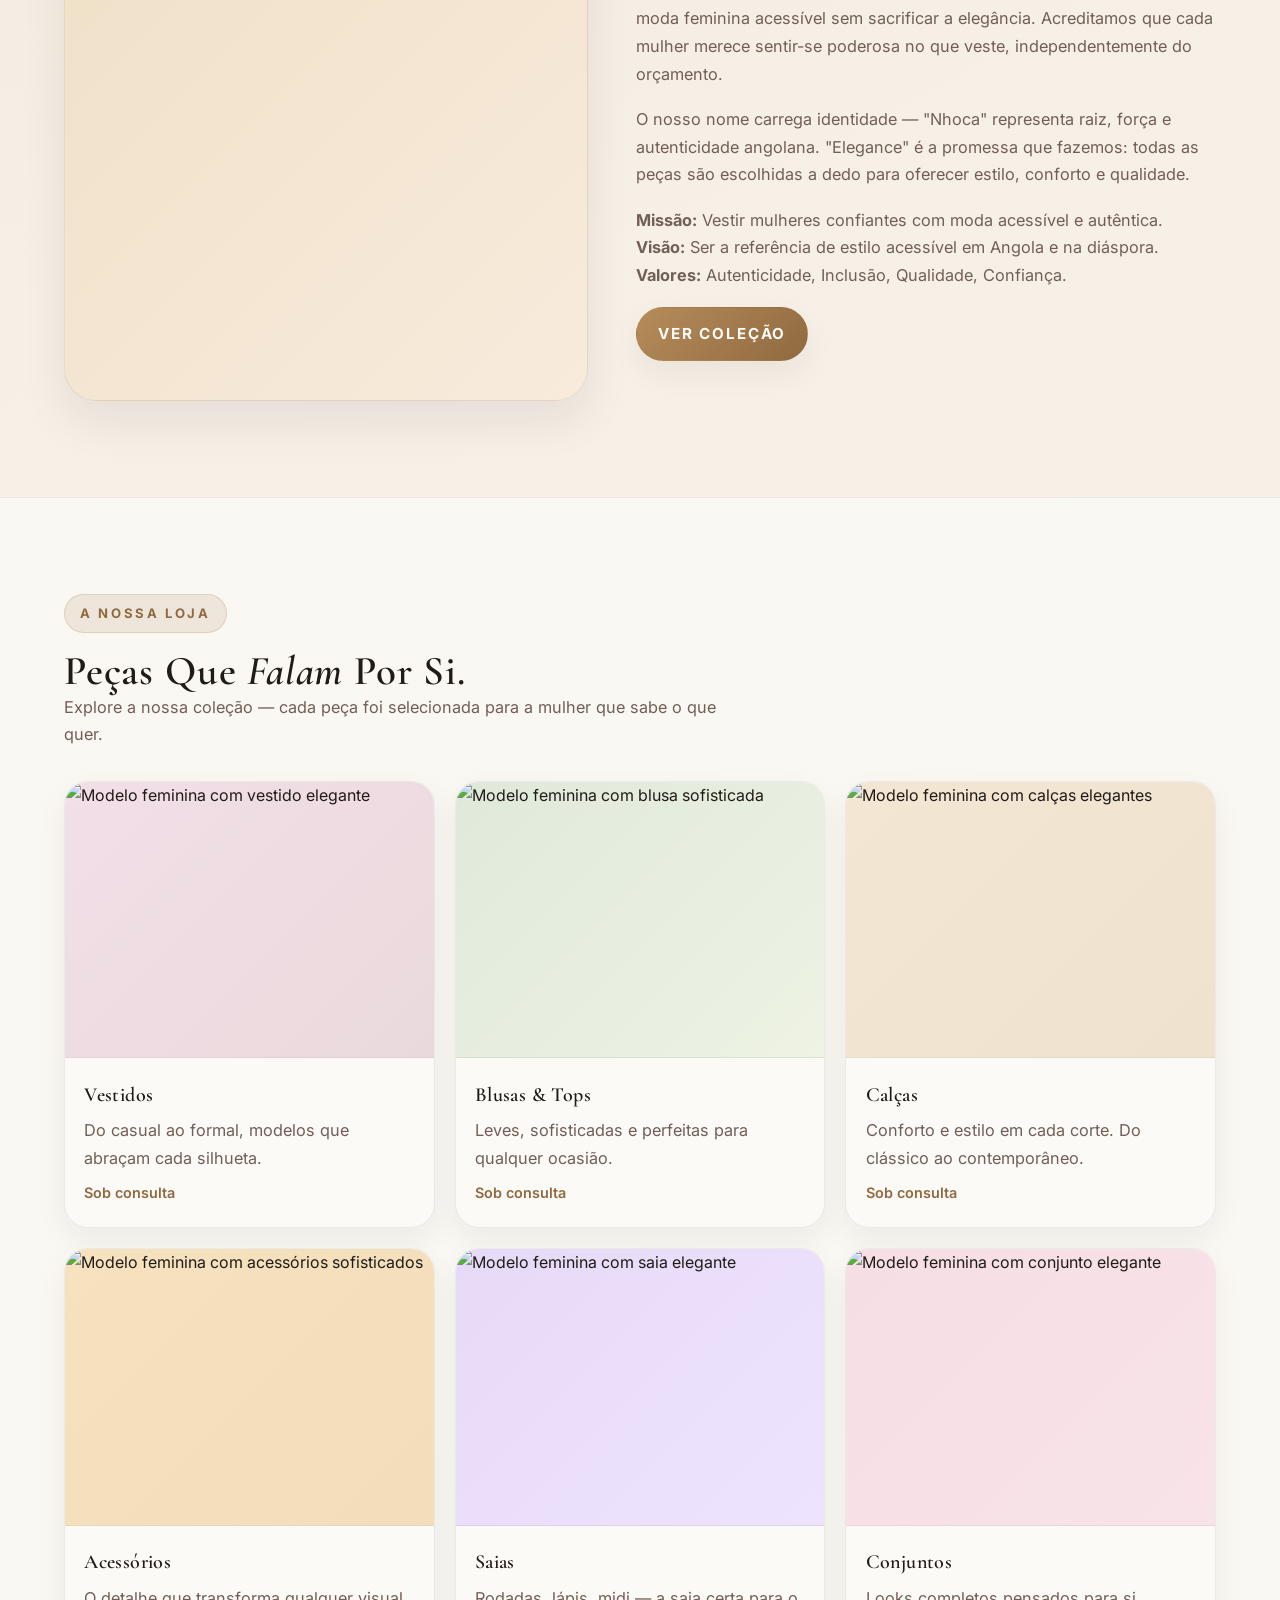
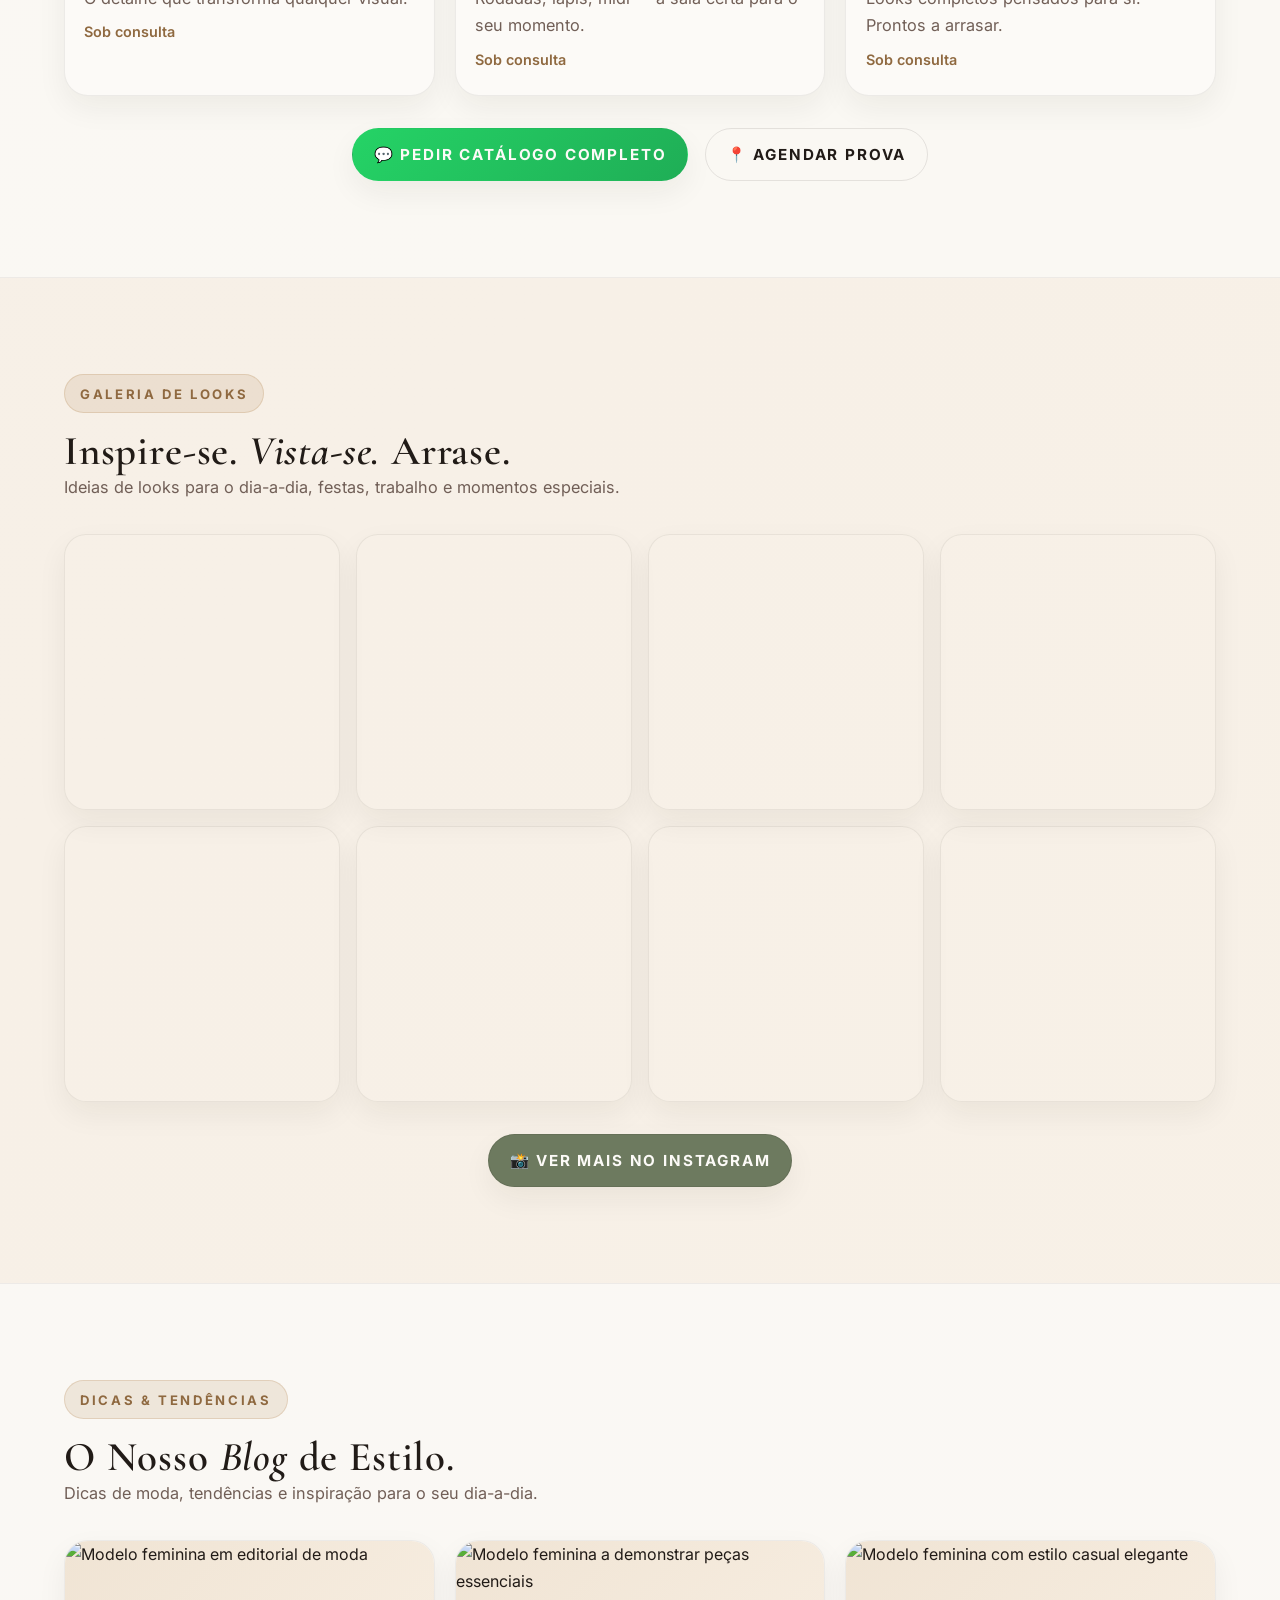
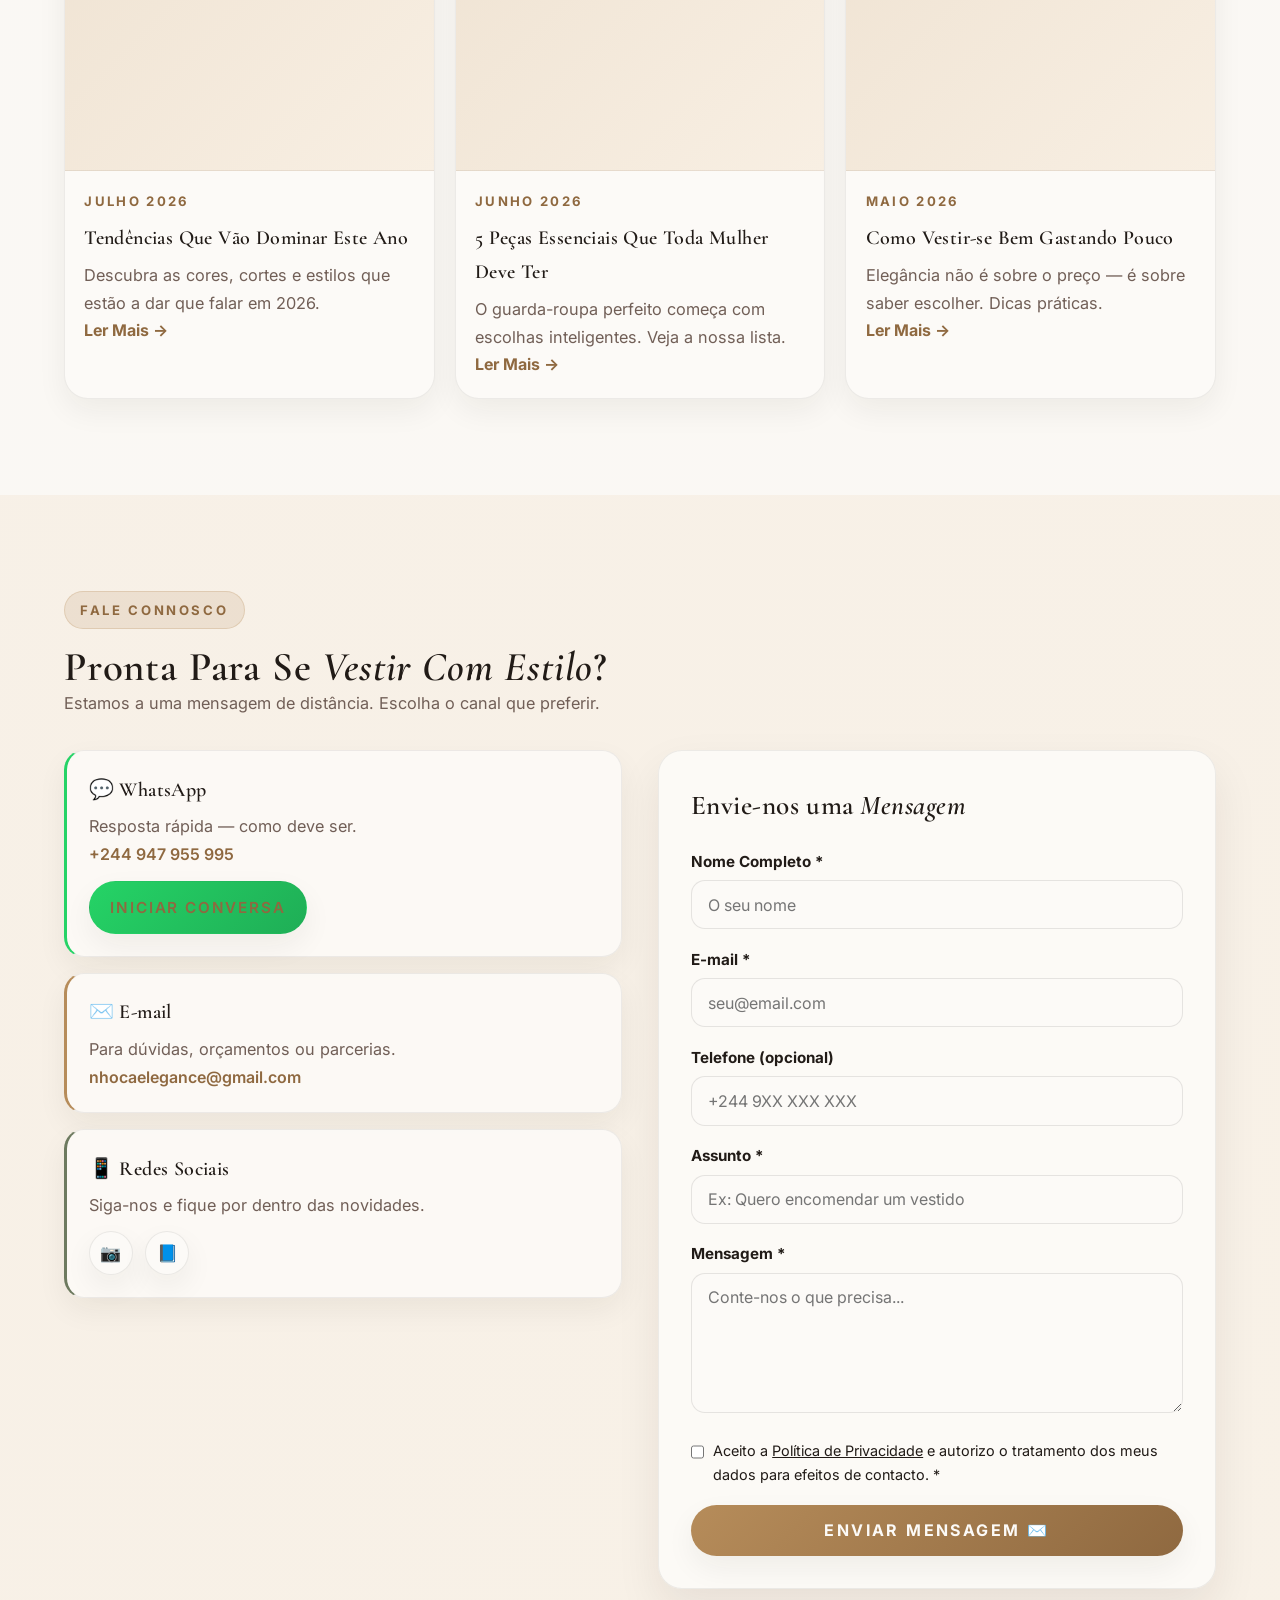
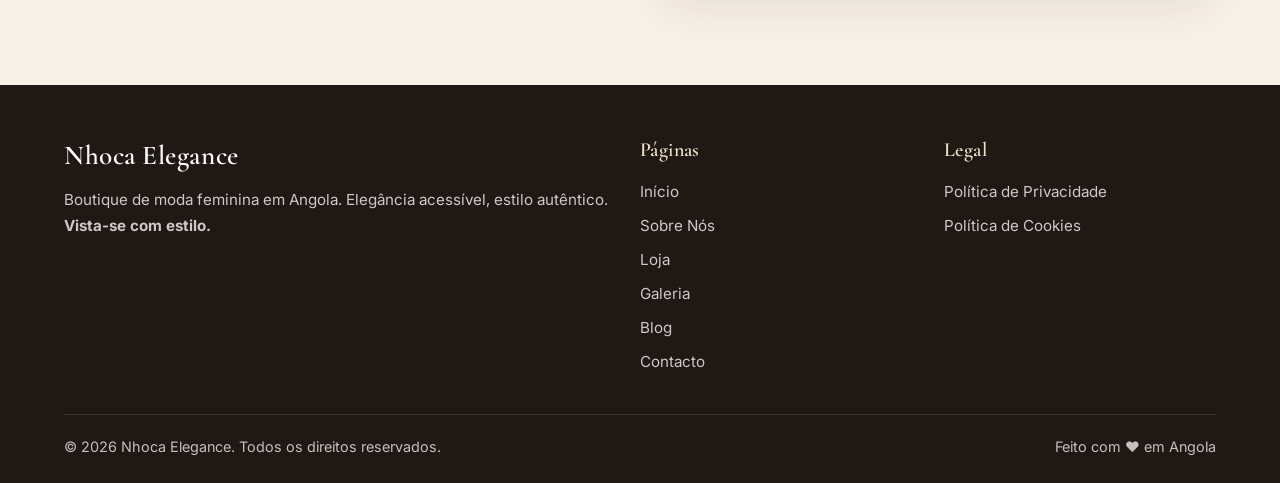
==== commit fef0e780: "Atualiza visual premium com imagens reais" ====
--- a/index.html
+++ b/index.html
@@ -129,8 +129,8 @@
         <div class="container">
             <span class="section-label">A Nossa História</span>
             <div class="about__grid">
-                <div class="about__image" role="img" aria-label="Ícone da marca Nhoca Elegance">
-                    👑
+                <div class="about__image" aria-label="Modelo Nhoca Elegance">
+                    <img src="https://images.unsplash.com/photo-1494790108377-be9c29b29330?auto=format&fit=crop&w=900&q=80" alt="Modelo feminina com estilo elegante" loading="lazy">
                 </div>
                 <div class="about__content">
                     <h2 id="about-title">A Boutique Que Celebra <em>Si</em>.</h2>
@@ -165,7 +165,9 @@
             <div class="store__grid">
                 <!-- Produto 1: Vestidos -->
                 <article class="product-card">
-                    <div class="product-card__image product-card__image--dresses" role="img" aria-label="Vestidos elegantes">👗</div>
+                    <div class="product-card__image product-card__image--dresses">
+                        <img src="https://images.unsplash.com/photo-1496747611176-843222e1e57c?auto=format&fit=crop&w=900&q=80" alt="Modelo feminina com vestido elegante" loading="lazy">
+                    </div>
                     <div class="product-card__info">
                         <h4>Vestidos</h4>
                         <p>Do casual ao formal, modelos que abraçam cada silhueta.</p>
@@ -175,7 +177,9 @@
 
                 <!-- Produto 2: Blusas -->
                 <article class="product-card">
-                    <div class="product-card__image product-card__image--blouses" role="img" aria-label="Blusas femininas">👚</div>
+                    <div class="product-card__image product-card__image--blouses">
+                        <img src="https://images.unsplash.com/photo-1524504388940-b1c1722653e1?auto=format&fit=crop&w=900&q=80" alt="Modelo feminina com blusa sofisticada" loading="lazy">
+                    </div>
                     <div class="product-card__info">
                         <h4>Blusas & Tops</h4>
                         <p>Leves, sofisticadas e perfeitas para qualquer ocasião.</p>
@@ -185,7 +189,9 @@
 
                 <!-- Produto 3: Calças -->
                 <article class="product-card">
-                    <div class="product-card__image product-card__image--pants" role="img" aria-label="Calças femininas">👖</div>
+                    <div class="product-card__image product-card__image--pants">
+                        <img src="https://images.unsplash.com/photo-1483985988355-763728e1935b?auto=format&fit=crop&w=900&q=80" alt="Modelo feminina com calças elegantes" loading="lazy">
+                    </div>
                     <div class="product-card__info">
                         <h4>Calças</h4>
                         <p>Conforto e estilo em cada corte. Do clássico ao contemporâneo.</p>
@@ -195,7 +201,9 @@
 
                 <!-- Produto 4: Acessórios -->
                 <article class="product-card">
-                    <div class="product-card__image product-card__image--accessories" role="img" aria-label="Acessórios femininos">👜</div>
+                    <div class="product-card__image product-card__image--accessories">
+                        <img src="https://images.unsplash.com/photo-1517841905240-472988babdf9?auto=format&fit=crop&w=900&q=80" alt="Modelo feminina com acessórios sofisticados" loading="lazy">
+                    </div>
                     <div class="product-card__info">
                         <h4>Acessórios</h4>
                         <p>O detalhe que transforma qualquer visual.</p>
@@ -205,7 +213,9 @@
 
                 <!-- Produto 5: Saias -->
                 <article class="product-card">
-                    <div class="product-card__image product-card__image--skirts" role="img" aria-label="Saias femininas">💃</div>
+                    <div class="product-card__image product-card__image--skirts">
+                        <img src="https://images.unsplash.com/photo-1529139574466-a303027c1d8b?auto=format&fit=crop&w=900&q=80" alt="Modelo feminina com saia elegante" loading="lazy">
+                    </div>
                     <div class="product-card__info">
                         <h4>Saias</h4>
                         <p>Rodadas, lápis, midi — a saia certa para o seu momento.</p>
@@ -215,7 +225,9 @@
 
                 <!-- Produto 6: Conjuntos -->
                 <article class="product-card">
-                    <div class="product-card__image product-card__image--sets" role="img" aria-label="Conjuntos femininos">✨</div>
+                    <div class="product-card__image product-card__image--sets">
+                        <img src="https://images.unsplash.com/photo-1544005313-94ddf0286df2?auto=format&fit=crop&w=900&q=80" alt="Modelo feminina com conjunto elegante" loading="lazy">
+                    </div>
                     <div class="product-card__info">
                         <h4>Conjuntos</h4>
                         <p>Looks completos pensados para si. Prontos a arrasar.</p>
@@ -237,14 +249,14 @@
             <h2 id="portfolio-title">Inspire-se. <em>Vista-se.</em> Arrase.</h2>
             <p>Ideias de looks para o dia-a-dia, festas, trabalho e momentos especiais.</p>
             <div class="portfolio__grid">
-                <div class="portfolio-item" role="img" aria-label="Look casual feminino">🌸</div>
-                <div class="portfolio-item" role="img" aria-label="Look formal feminino">🌟</div>
-                <div class="portfolio-item" role="img" aria-label="Look de festa feminino">🎉</div>
-                <div class="portfolio-item" role="img" aria-label="Look de trabalho feminino">💼</div>
-                <div class="portfolio-item" role="img" aria-label="Look de verão feminino">🌴</div>
-                <div class="portfolio-item" role="img" aria-label="Look de noite feminino">🌙</div>
-                <div class="portfolio-item" role="img" aria-label="Look com acessórios">💎</div>
-                <div class="portfolio-item" role="img" aria-label="Look street style">🏙️</div>
+                <div class="portfolio-item" role="img" aria-label="Look casual feminino" style="background-image:url('https://images.unsplash.com/photo-1529139574466-a303027c1d8b?auto=format&fit=crop&w=900&q=80');"></div>
+                <div class="portfolio-item" role="img" aria-label="Look formal feminino" style="background-image:url('https://images.unsplash.com/photo-1487412912498-0447578fcca8?auto=format&fit=crop&w=900&q=80');"></div>
+                <div class="portfolio-item" role="img" aria-label="Look de festa feminino" style="background-image:url('https://images.unsplash.com/photo-1515886657613-9f3515b0c78f?auto=format&fit=crop&w=900&q=80');"></div>
+                <div class="portfolio-item" role="img" aria-label="Look de trabalho feminino" style="background-image:url('https://images.unsplash.com/photo-1483985988355-763728e1935b?auto=format&fit=crop&w=900&q=80');"></div>
+                <div class="portfolio-item" role="img" aria-label="Look de verão feminino" style="background-image:url('https://images.unsplash.com/photo-1509631179647-0177331693ae?auto=format&fit=crop&w=900&q=80');"></div>
+                <div class="portfolio-item" role="img" aria-label="Look de noite feminino" style="background-image:url('https://images.unsplash.com/photo-1524504388940-b1c1722653e1?auto=format&fit=crop&w=900&q=80');"></div>
+                <div class="portfolio-item" role="img" aria-label="Look com acessórios" style="background-image:url('https://images.unsplash.com/photo-1517841905240-472988babdf9?auto=format&fit=crop&w=900&q=80');"></div>
+                <div class="portfolio-item" role="img" aria-label="Look street style" style="background-image:url('https://images.unsplash.com/photo-1496747611176-843222e1e57c?auto=format&fit=crop&w=900&q=80');"></div>
             </div>
             <div style="text-align:center; margin-top: 2rem;">
                 <a href="https://www.instagram.com/nhoca_elegance" class="btn btn--secondary" target="_blank" rel="noopener noreferrer">📸 Ver Mais no Instagram</a>
@@ -260,7 +272,9 @@
             <p>Dicas de moda, tendências e inspiração para o seu dia-a-dia.</p>
             <div class="blog__grid">
                 <article class="blog-card">
-                    <div class="blog-card__image" role="img" aria-label="Tendências de moda 2026">📰</div>
+                    <div class="blog-card__image">
+                        <img src="https://images.unsplash.com/photo-1524504388940-b1c1722653e1?auto=format&fit=crop&w=900&q=80" alt="Modelo feminina em editorial de moda" loading="lazy">
+                    </div>
                     <div class="blog-card__content">
                         <p class="blog-card__date">Julho 2026</p>
                         <h4>Tendências Que Vão Dominar Este Ano</h4>
@@ -270,7 +284,9 @@
                 </article>
 
                 <article class="blog-card">
-                    <div class="blog-card__image" role="img" aria-label="Como combinar peças">👗</div>
+                    <div class="blog-card__image">
+                        <img src="https://images.unsplash.com/photo-1496747611176-843222e1e57c?auto=format&fit=crop&w=900&q=80" alt="Modelo feminina a demonstrar peças essenciais" loading="lazy">
+                    </div>
                     <div class="blog-card__content">
                         <p class="blog-card__date">Junho 2026</p>
                         <h4>5 Peças Essenciais Que Toda Mulher Deve Ter</h4>
@@ -280,7 +296,9 @@
                 </article>
 
                 <article class="blog-card">
-                    <div class="blog-card__image" role="img" aria-label="Dicas de estilo">💡</div>
+                    <div class="blog-card__image">
+                        <img src="https://images.unsplash.com/photo-1487412912498-0447578fcca8?auto=format&fit=crop&w=900&q=80" alt="Modelo feminina com estilo casual elegante" loading="lazy">
+                    </div>
                     <div class="blog-card__content">
                         <p class="blog-card__date">Maio 2026</p>
                         <h4>Como Vestir-se Bem Gastando Pouco</h4>
--- a/css/style.css
+++ b/css/style.css
@@ -1,19 +1,22 @@
-/* ===== NHOCA ELEGANCE - CARTOON BRUTALIST STYLE ===== */
-@import url('https://fonts.googleapis.com/css2?family=Bebas+Neue&family=Outfit:wght@400;500;600;700;800&display=swap');
+/* ===== NHOCA ELEGANCE - PREMIUM EDITORIAL STYLE ===== */
+@import url('https://fonts.googleapis.com/css2?family=Inter:wght@400;500;600;700;800&family=Cormorant+Garamond:wght@500;600;700&display=swap');
 
 :root {
-  --black: #1a1a1a;
-  --white: #fafafa;
-  --cream: #f5f0e8;
-  --terracotta: #e07a5f;
-  --sage: #81b29a;
-  --gold: #f2cc8f;
-  --blush: #f2d0d9;
-  --ink: #2d2d2d;
-  --border: 3px;
-  --shadow: 6px 6px 0 var(--black);
-  --shadow-sm: 4px 4px 0 var(--black);
-  --radius: 0px;
+  --bg: #f6efe7;
+  --surface: #fcfaf7;
+  --surface-2: #f0e4d4;
+  --text: #211b17;
+  --muted: #715f57;
+  --accent: #b68c5a;
+  --accent-strong: #8f6940;
+  --accent-soft: #efe0c7;
+  --sage: #6d7a5f;
+  --sage-soft: #e6ebdc;
+  --success: #2f7d5e;
+  --border: 1px;
+  --radius: 24px;
+  --shadow: 0 20px 45px rgba(33, 27, 23, 0.08);
+  --shadow-sm: 0 12px 30px rgba(33, 27, 23, 0.06);
   --max-width: 1200px;
 }
 
@@ -29,26 +32,45 @@
 }
 
 body {
-  font-family: 'Outfit', sans-serif;
-  background: var(--cream);
-  color: var(--ink);
-  line-height: 1.6;
+  font-family: 'Inter', sans-serif;
+  background:
+    radial-gradient(circle at top left, rgba(182, 140, 90, 0.14), transparent 28%),
+    linear-gradient(135deg, var(--bg) 0%, #f8f1e7 100%);
+  color: var(--text);
+  line-height: 1.7;
   overflow-x: hidden;
 }
 
 /* ===== TYPOGRAPHY ===== */
 h1, h2, h3, h4, .logo, .btn, .nav-link {
-  font-family: 'Bebas Neue', sans-serif;
-  text-transform: uppercase;
-  letter-spacing: 1.5px;
-}
-
-h1 { font-size: clamp(2.8rem, 6vw, 5rem); line-height: 1; }
-h2 { font-size: clamp(2rem, 4vw, 3.2rem); line-height: 1.1; }
-h3 { font-size: clamp(1.4rem, 2.5vw, 2rem); }
-h4 { font-size: clamp(1.1rem, 2vw, 1.5rem); }
-
-p { font-size: 1.05rem; max-width: 65ch; }
+  font-family: 'Cormorant Garamond', serif;
+  font-weight: 600;
+  letter-spacing: 0.02em;
+}
+
+h1 {
+  font-size: clamp(2.6rem, 5vw, 4.4rem);
+  line-height: 0.95;
+}
+
+h2 {
+  font-size: clamp(1.9rem, 3.2vw, 2.8rem);
+  line-height: 1.1;
+}
+
+h3 {
+  font-size: clamp(1.3rem, 2.2vw, 1.7rem);
+}
+
+h4 {
+  font-size: clamp(1.05rem, 1.8vw, 1.25rem);
+}
+
+p {
+  font-size: 1.02rem;
+  max-width: 68ch;
+  color: var(--muted);
+}
 
 /* ===== UTILITIES ===== */
 .container {
@@ -59,19 +81,23 @@
 }
 
 .section {
-  padding: 5rem 0;
+  padding: 6rem 0;
+  position: relative;
 }
 
 .section-label {
-  display: inline-block;
-  background: var(--terracotta);
-  color: var(--white);
-  padding: 0.3rem 1rem;
-  font-family: 'Bebas Neue', sans-serif;
-  font-size: 0.9rem;
-  letter-spacing: 2px;
-  border: var(--border) solid var(--black);
-  box-shadow: var(--shadow-sm);
+  display: inline-flex;
+  align-items: center;
+  gap: 0.45rem;
+  background: rgba(182, 140, 90, 0.16);
+  color: var(--accent-strong);
+  padding: 0.45rem 0.95rem;
+  font-size: 0.82rem;
+  font-weight: 700;
+  letter-spacing: 0.2em;
+  text-transform: uppercase;
+  border: var(--border) solid rgba(182, 140, 90, 0.25);
+  border-radius: 999px;
   margin-bottom: 1rem;
 }
 
@@ -82,10 +108,10 @@
   left: 0;
   right: 0;
   z-index: 1000;
-  background: var(--white);
-  border-bottom: var(--border) solid var(--black);
-  box-shadow: 0 4px 0 var(--black);
-  transition: transform 0.3s ease;
+  background: rgba(252, 250, 247, 0.86);
+  backdrop-filter: blur(16px);
+  border-bottom: 1px solid rgba(33, 27, 23, 0.06);
+  transition: transform 0.3s ease, box-shadow 0.3s ease;
 }
 
 .header--hidden {
@@ -96,7 +122,7 @@
   display: flex;
   align-items: center;
   justify-content: space-between;
-  padding: 0.8rem 1.5rem;
+  padding: 1rem 1.5rem;
   max-width: var(--max-width);
   margin: 0 auto;
 }
@@ -104,69 +130,72 @@
 .logo {
   display: flex;
   align-items: center;
-  gap: 0.6rem;
+  gap: 0.75rem;
   text-decoration: none;
-  color: var(--ink);
-  font-size: 1.8rem;
+  color: var(--text);
+  font-size: 1.6rem;
 }
 
 .logo__icon {
-  width: 48px;
-  height: 48px;
-  background: var(--terracotta);
-  border: var(--border) solid var(--black);
+  width: 46px;
+  height: 46px;
+  background: linear-gradient(135deg, var(--accent) 0%, var(--accent-strong) 100%);
+  border-radius: 50%;
+  display: flex;
+  align-items: center;
+  justify-content: center;
+  font-size: 1.35rem;
+  color: var(--surface);
   box-shadow: var(--shadow-sm);
-  display: flex;
-  align-items: center;
-  justify-content: center;
-  font-size: 1.5rem;
-  color: var(--white);
 }
 
 .logo__text {
   display: flex;
   flex-direction: column;
-  line-height: 0.9;
+  line-height: 0.95;
 }
 
 .logo__text span:first-child {
-  font-size: 1.4rem;
+  font-size: 1.2rem;
 }
 
 .logo__text span:last-child {
-  font-size: 0.75rem;
-  color: var(--terracotta);
-  letter-spacing: 3px;
+  font-size: 0.74rem;
+  color: var(--accent-strong);
+  letter-spacing: 0.3em;
+  text-transform: uppercase;
 }
 
 .nav {
   display: flex;
   align-items: center;
-  gap: 1.5rem;
+  gap: 1.25rem;
 }
 
 .nav-link {
-  color: var(--ink);
+  color: var(--text);
   text-decoration: none;
-  font-size: 1.1rem;
+  font-size: 1rem;
+  font-weight: 600;
   position: relative;
-  transition: color 0.2s;
+  transition: color 0.2s ease;
 }
 
 .nav-link:hover {
-  color: var(--terracotta);
+  color: var(--accent-strong);
 }
 
 .nav-link::after {
   content: '';
   position: absolute;
+  left: 0;
   bottom: -4px;
-  left: 0;
-  right: 0;
-  height: 3px;
-  background: var(--terracotta);
+  width: 100%;
+  height: 2px;
+  background: var(--accent);
   transform: scaleX(0);
-  transition: transform 0.2s;
+  transform-origin: left;
+  transition: transform 0.2s ease;
 }
 
 .nav-link:hover::after {
@@ -174,68 +203,62 @@
 }
 
 .btn {
-  display: inline-block;
-  padding: 0.7rem 1.5rem;
-  font-family: 'Bebas Neue', sans-serif;
-  font-size: 1.1rem;
+  display: inline-flex;
+  align-items: center;
+  justify-content: center;
+  padding: 0.8rem 1.3rem;
+  font-family: 'Inter', sans-serif;
+  font-size: 0.95rem;
+  font-weight: 700;
   text-transform: uppercase;
   text-decoration: none;
-  letter-spacing: 1px;
-  border: var(--border) solid var(--black);
+  letter-spacing: 0.12em;
+  border: 1px solid rgba(33, 27, 23, 0.1);
+  border-radius: 999px;
+  cursor: pointer;
+  transition: transform 0.2s ease, box-shadow 0.2s ease, background 0.2s ease;
+  color: var(--text);
+  background: var(--surface);
   box-shadow: var(--shadow-sm);
-  cursor: pointer;
-  transition: transform 0.15s, box-shadow 0.15s;
-  color: var(--ink);
-  background: var(--white);
 }
 
 .btn:hover {
-  transform: translate(2px, 2px);
-  box-shadow: 2px 2px 0 var(--black);
-}
-
-.btn:active {
-  transform: translate(4px, 4px);
-  box-shadow: none;
+  transform: translateY(-2px);
+  box-shadow: 0 12px 28px rgba(33,27,23,0.1);
 }
 
 .btn--primary {
-  background: var(--terracotta);
-  color: var(--white);
+  background: linear-gradient(135deg, var(--accent) 0%, var(--accent-strong) 100%);
+  color: var(--surface);
+  border-color: transparent;
 }
 
 .btn--secondary {
   background: var(--sage);
-  color: var(--white);
-}
-
-.btn--gold {
-  background: var(--gold);
+  color: var(--surface);
 }
 
 .btn--whatsapp {
-  background: #25D366;
-  color: var(--white);
-  display: inline-flex;
-  align-items: center;
-  gap: 0.5rem;
+  background: linear-gradient(135deg, #25D366 0%, #1fae56 100%);
+  color: var(--surface);
+  border-color: transparent;
 }
 
 .btn--outline {
   background: transparent;
-  border: var(--border) solid var(--black);
+  box-shadow: none;
 }
 
 .menu-toggle {
   display: none;
-  background: none;
-  border: var(--border) solid var(--black);
-  font-size: 1.8rem;
+  background: var(--surface);
+  border: 1px solid rgba(33,27,23,0.08);
+  border-radius: 50%;
+  font-size: 1.25rem;
   cursor: pointer;
-  padding: 0.4rem 0.7rem;
+  padding: 0.7rem;
+  color: var(--text);
   box-shadow: var(--shadow-sm);
-  background: var(--white);
-  color: var(--ink);
 }
 
 /* ===== HERO ===== */
@@ -243,66 +266,59 @@
   min-height: 100vh;
   display: flex;
   align-items: center;
-  padding-top: 80px;
-  background: var(--white);
-  border-bottom: var(--border) solid var(--black);
+  padding-top: 110px;
   position: relative;
   overflow: hidden;
+  background:
+    radial-gradient(circle at 85% 20%, rgba(182, 140, 90, 0.16), transparent 26%),
+    linear-gradient(135deg, rgba(252,250,247,0.98) 0%, rgba(246,239,231,0.95) 100%);
 }
 
 .hero__bg-pattern {
   position: absolute;
-  top: 0;
-  right: 0;
-  width: 45%;
-  height: 100%;
-  background: repeating-linear-gradient(
-    45deg,
-    var(--blush),
-    var(--blush) 10px,
-    var(--white) 10px,
-    var(--white) 20px
-  );
-  border-left: var(--border) solid var(--black);
+  inset: 0;
+  background:
+    linear-gradient(120deg, transparent 0%, transparent 55%, rgba(182,140,90,0.08) 55%, rgba(182,140,90,0.08) 60%, transparent 60%),
+    repeating-linear-gradient(90deg, rgba(33,27,23,0.02) 0 1px, transparent 1px 64px);
+  pointer-events: none;
 }
 
 .hero__content {
   position: relative;
   z-index: 2;
-  padding: 2rem 0;
+  max-width: 760px;
+  padding: 3rem 0 4rem;
 }
 
 .hero__badge {
-  display: inline-block;
-  background: var(--gold);
-  padding: 0.5rem 1.2rem;
-  font-family: 'Bebas Neue', sans-serif;
-  font-size: 1rem;
-  letter-spacing: 2px;
-  border: var(--border) solid var(--black);
-  box-shadow: var(--shadow-sm);
-  margin-bottom: 1.5rem;
+  display: inline-flex;
+  align-items: center;
+  padding: 0.5rem 0.95rem;
+  margin-bottom: 1.2rem;
+  border-radius: 999px;
+  background: var(--accent-soft);
+  color: var(--accent-strong);
+  font-size: 0.84rem;
+  font-weight: 700;
+  text-transform: uppercase;
+  letter-spacing: 0.2em;
 }
 
 .hero__title {
-  margin-bottom: 0.5rem;
-  color: var(--ink);
+  margin-bottom: 1rem;
+  color: var(--text);
 }
 
 .hero__title em {
   font-style: normal;
-  color: var(--terracotta);
-  position: relative;
+  color: var(--accent-strong);
 }
 
 .hero__subtitle {
-  font-family: 'Outfit', sans-serif;
-  font-size: 1.2rem;
-  color: var(--ink);
-  opacity: 0.8;
+  font-size: 1.08rem;
+  line-height: 1.8;
   margin-bottom: 2rem;
-  text-transform: none;
-  letter-spacing: 0;
+  color: var(--muted);
 }
 
 .hero__cta-group {
@@ -315,30 +331,33 @@
 .features-strip {
   display: grid;
   grid-template-columns: repeat(3, 1fr);
-  gap: 1.5rem;
-  padding: 2rem 0;
+  gap: 1.25rem;
+  padding-top: 1rem;
 }
 
 .feature-item {
   text-align: center;
-  padding: 2rem 1.5rem;
-  background: var(--white);
-  border: var(--border) solid var(--black);
+  padding: 2rem 1.25rem;
+  background: rgba(252,250,247,0.9);
+  border: 1px solid rgba(33,27,23,0.07);
+  border-radius: var(--radius);
   box-shadow: var(--shadow-sm);
-  transition: transform 0.2s;
+  transition: transform 0.2s ease, box-shadow 0.2s ease;
 }
 
 .feature-item:hover {
-  transform: translateY(-4px);
+  transform: translateY(-3px);
+  box-shadow: var(--shadow);
 }
 
 .feature-item__icon {
-  font-size: 2.5rem;
-  margin-bottom: 0.8rem;
+  font-size: 2rem;
+  margin-bottom: 0.7rem;
 }
 
 .feature-item h3 {
-  margin-bottom: 0.5rem;
+  margin-bottom: 0.45rem;
+  color: var(--text);
 }
 
 .feature-item p {
@@ -348,114 +367,123 @@
 
 /* ===== ABOUT ===== */
 .about {
-  background: var(--cream);
+  background: transparent;
 }
 
 .about__grid {
   display: grid;
-  grid-template-columns: 1fr 1fr;
+  grid-template-columns: 0.95fr 1.05fr;
   gap: 3rem;
   align-items: center;
 }
 
 .about__image {
   aspect-ratio: 1;
-  background: var(--blush);
-  border: var(--border) solid var(--black);
+  background: linear-gradient(135deg, var(--accent-soft) 0%, #f8ebdc 100%);
+  border: 1px solid rgba(33,27,23,0.08);
+  border-radius: 32px;
   box-shadow: var(--shadow);
-  display: flex;
-  align-items: center;
-  justify-content: center;
-  font-size: 8rem;
   position: relative;
+  overflow: hidden;
+}
+
+.about__image img {
+  width: 100%;
+  height: 100%;
+  object-fit: cover;
+  display: block;
 }
 
 .about__image::after {
   content: '';
   position: absolute;
-  top: 12px;
-  left: 12px;
-  right: -12px;
-  bottom: -12px;
-  border: var(--border) solid var(--black);
-  background: var(--gold);
+  inset: 14px;
+  border: 1px solid rgba(33,27,23,0.08);
+  border-radius: 24px;
   z-index: -1;
+  background: linear-gradient(135deg, rgba(182,140,90,0.15), transparent 60%);
 }
 
 .about__content h2 {
   margin-bottom: 1rem;
+  color: var(--text);
 }
 
 .about__content p {
-  margin-bottom: 1.2rem;
+  margin-bottom: 1.1rem;
 }
 
 /* ===== STORE ===== */
 .store {
-  background: var(--white);
-  border-top: var(--border) solid var(--black);
-  border-bottom: var(--border) solid var(--black);
+  background: rgba(252,250,247,0.78);
+  border-top: 1px solid rgba(33,27,23,0.06);
+  border-bottom: 1px solid rgba(33,27,23,0.06);
 }
 
 .store__grid {
   display: grid;
   grid-template-columns: repeat(3, 1fr);
-  gap: 1.5rem;
+  gap: 1.25rem;
   margin-top: 2rem;
 }
 
 .product-card {
-  background: var(--white);
-  border: var(--border) solid var(--black);
+  background: var(--surface);
+  border: 1px solid rgba(33,27,23,0.07);
+  border-radius: 24px;
+  overflow: hidden;
   box-shadow: var(--shadow-sm);
-  overflow: hidden;
-  transition: transform 0.2s;
+  transition: transform 0.2s ease, box-shadow 0.2s ease;
 }
 
 .product-card:hover {
   transform: translateY(-4px);
+  box-shadow: var(--shadow);
 }
 
 .product-card__image {
-  aspect-ratio: 3/4;
+  aspect-ratio: 4/3;
   display: flex;
   align-items: center;
   justify-content: center;
-  font-size: 4rem;
-  border-bottom: var(--border) solid var(--black);
-}
-
-.product-card__image--dresses { background: var(--blush); }
-.product-card__image--blouses { background: var(--sage); }
-.product-card__image--pants { background: var(--cream); }
-.product-card__image--accessories { background: var(--gold); }
-.product-card__image--skirts { background: #d4c5f9; }
-.product-card__image--sets { background: #f9c5d1; }
+  border-bottom: 1px solid rgba(33,27,23,0.06);
+  overflow: hidden;
+}
+
+.product-card__image img {
+  width: 100%;
+  height: 100%;
+  object-fit: cover;
+  display: block;
+}
+
+.product-card__image--dresses { background: linear-gradient(135deg, #f2dfe8 0%, #ead9dc 100%); }
+.product-card__image--blouses { background: linear-gradient(135deg, #dfe9da 0%, #eef3e4 100%); }
+.product-card__image--pants { background: linear-gradient(135deg, #f3e6d3 0%, #efe2cf 100%); }
+.product-card__image--accessories { background: linear-gradient(135deg, #f6e2bf 0%, #f3ddbb 100%); }
+.product-card__image--skirts { background: linear-gradient(135deg, #e7daf8 0%, #eee3fe 100%); }
+.product-card__image--sets { background: linear-gradient(135deg, #f6dfe4 0%, #f8e3e8 100%); }
 
 .product-card__info {
-  padding: 1.2rem;
+  padding: 1.2rem 1.2rem 1.35rem;
 }
 
 .product-card__info h4 {
-  margin-bottom: 0.3rem;
-}
-
-.product-card__info .price {
-  font-family: 'Bebas Neue', sans-serif;
-  font-size: 1.3rem;
-  color: var(--terracotta);
+  margin-bottom: 0.35rem;
+  color: var(--text);
 }
 
 .product-card__info .price-range {
+  display: inline-block;
+  margin-top: 0.5rem;
   font-size: 0.9rem;
-  color: var(--ink);
-  opacity: 0.7;
-  font-family: 'Outfit', sans-serif;
+  font-weight: 600;
+  color: var(--accent-strong);
 }
 
 /* ===== PORTFOLIO ===== */
 .portfolio {
-  background: var(--cream);
+  background: transparent;
 }
 
 .portfolio__grid {
@@ -467,44 +495,47 @@
 
 .portfolio-item {
   aspect-ratio: 1;
-  border: var(--border) solid var(--black);
+  border: 1px solid rgba(33,27,23,0.07);
+  border-radius: 22px;
   box-shadow: var(--shadow-sm);
-  display: flex;
-  align-items: center;
-  justify-content: center;
-  font-size: 3rem;
-  transition: transform 0.2s;
+  background-size: cover;
+  background-position: center;
+  transition: transform 0.2s ease, box-shadow 0.2s ease;
 }
 
 .portfolio-item:hover {
-  transform: scale(1.03);
-}
-
-.portfolio-item:nth-child(odd) { background: var(--blush); }
-.portfolio-item:nth-child(even) { background: var(--gold); }
+  transform: translateY(-3px);
+  box-shadow: var(--shadow);
+}
+
+.portfolio-item:nth-child(odd) { background: linear-gradient(135deg, #f4dde7 0%, #f9e8ee 100%); }
+.portfolio-item:nth-child(even) { background: linear-gradient(135deg, #f7e4c2 0%, #f9eacd 100%); }
 
 /* ===== BLOG ===== */
 .blog {
-  background: var(--white);
-  border-top: var(--border) solid var(--black);
+  background: rgba(252,250,247,0.82);
+  border-top: 1px solid rgba(33,27,23,0.06);
 }
 
 .blog__grid {
   display: grid;
   grid-template-columns: repeat(3, 1fr);
-  gap: 1.5rem;
+  gap: 1.25rem;
   margin-top: 2rem;
 }
 
 .blog-card {
-  background: var(--white);
-  border: var(--border) solid var(--black);
+  background: var(--surface);
+  border: 1px solid rgba(33,27,23,0.07);
+  border-radius: 24px;
+  overflow: hidden;
   box-shadow: var(--shadow-sm);
-  transition: transform 0.2s;
+  transition: transform 0.2s ease, box-shadow 0.2s ease;
 }
 
 .blog-card:hover {
   transform: translateY(-4px);
+  box-shadow: var(--shadow);
 }
 
 .blog-card__image {
@@ -512,9 +543,16 @@
   display: flex;
   align-items: center;
   justify-content: center;
-  font-size: 2.5rem;
-  border-bottom: var(--border) solid var(--black);
-  background: var(--cream);
+  border-bottom: 1px solid rgba(33,27,23,0.06);
+  background: linear-gradient(135deg, var(--surface-2) 0%, #f8efe3 100%);
+  overflow: hidden;
+}
+
+.blog-card__image img {
+  width: 100%;
+  height: 100%;
+  object-fit: cover;
+  display: block;
 }
 
 .blog-card__content {
@@ -522,60 +560,58 @@
 }
 
 .blog-card__date {
-  font-size: 0.85rem;
-  color: var(--terracotta);
-  font-weight: 600;
+  font-size: 0.82rem;
+  color: var(--accent-strong);
+  font-weight: 700;
+  text-transform: uppercase;
+  letter-spacing: 0.18em;
   margin-bottom: 0.5rem;
 }
 
 .blog-card__content h4 {
-  margin-bottom: 0.5rem;
-}
-
-.blog-card__content p {
-  font-size: 0.95rem;
-  margin-bottom: 1rem;
+  margin-bottom: 0.45rem;
+  color: var(--text);
 }
 
 .blog-card__link {
-  font-family: 'Bebas Neue', sans-serif;
-  color: var(--terracotta);
+  font-weight: 700;
+  color: var(--accent-strong);
   text-decoration: none;
-  font-size: 1rem;
-  letter-spacing: 1px;
 }
 
 /* ===== CONTACT ===== */
 .contact {
-  background: var(--cream);
+  background: transparent;
 }
 
 .contact__grid {
   display: grid;
   grid-template-columns: 1fr 1fr;
-  gap: 3rem;
+  gap: 2.2rem;
   margin-top: 2rem;
 }
 
 .contact__info {
   display: flex;
   flex-direction: column;
-  gap: 1.5rem;
+  gap: 1rem;
 }
 
 .contact__card {
-  background: var(--white);
-  padding: 1.5rem;
-  border: var(--border) solid var(--black);
+  background: rgba(252,250,247,0.92);
+  padding: 1.35rem;
+  border: 1px solid rgba(33,27,23,0.07);
+  border-radius: 20px;
   box-shadow: var(--shadow-sm);
 }
 
 .contact__card h4 {
-  margin-bottom: 0.5rem;
+  margin-bottom: 0.4rem;
+  color: var(--text);
 }
 
 .contact__card a {
-  color: var(--terracotta);
+  color: var(--accent-strong);
   text-decoration: none;
   font-weight: 600;
 }
@@ -584,22 +620,14 @@
   text-decoration: underline;
 }
 
-.contact__card--whatsapp {
-  border-left: 6px solid #25D366;
-}
-
-.contact__card--email {
-  border-left: 6px solid var(--terracotta);
-}
-
-.contact__card--social {
-  border-left: 6px solid var(--sage);
-}
+.contact__card--whatsapp { border-left: 3px solid #25D366; }
+.contact__card--email { border-left: 3px solid var(--accent); }
+.contact__card--social { border-left: 3px solid var(--sage); }
 
 .social-links {
   display: flex;
-  gap: 1rem;
-  margin-top: 0.5rem;
+  gap: 0.8rem;
+  margin-top: 0.7rem;
 }
 
 .social-link {
@@ -608,56 +636,59 @@
   justify-content: center;
   width: 44px;
   height: 44px;
-  background: var(--white);
-  border: var(--border) solid var(--black);
+  background: var(--surface);
+  border: 1px solid rgba(33,27,23,0.08);
+  border-radius: 50%;
   box-shadow: var(--shadow-sm);
-  font-size: 1.2rem;
+  font-size: 1.05rem;
   text-decoration: none;
-  color: var(--ink);
-  transition: transform 0.15s;
+  color: var(--text);
+  transition: transform 0.2s ease;
 }
 
 .social-link:hover {
-  transform: translate(2px, 2px);
-  box-shadow: 2px 2px 0 var(--black);
+  transform: translateY(-2px);
 }
 
 /* ===== FORM ===== */
 .form {
-  background: var(--white);
+  background: rgba(252,250,247,0.95);
   padding: 2rem;
-  border: var(--border) solid var(--black);
+  border: 1px solid rgba(33,27,23,0.07);
+  border-radius: 24px;
   box-shadow: var(--shadow);
 }
 
 .form__group {
-  margin-bottom: 1.2rem;
+  margin-bottom: 1.1rem;
 }
 
 .form__label {
   display: block;
-  font-family: 'Bebas Neue', sans-serif;
-  font-size: 1rem;
-  letter-spacing: 1px;
-  margin-bottom: 0.4rem;
+  font-weight: 700;
+  font-size: 0.95rem;
+  margin-bottom: 0.35rem;
+  color: var(--text);
 }
 
 .form__input,
 .form__textarea {
   width: 100%;
-  padding: 0.8rem 1rem;
-  font-family: 'Outfit', sans-serif;
+  padding: 0.85rem 1rem;
+  font-family: 'Inter', sans-serif;
   font-size: 1rem;
-  border: var(--border) solid var(--black);
-  box-shadow: var(--shadow-sm);
-  background: var(--white);
-  transition: box-shadow 0.15s;
+  border: 1px solid rgba(33,27,23,0.1);
+  border-radius: 14px;
+  background: var(--surface);
+  color: var(--text);
+  transition: border-color 0.2s ease, box-shadow 0.2s ease;
 }
 
 .form__input:focus,
 .form__textarea:focus {
   outline: none;
-  box-shadow: 3px 3px 0 var(--terracotta);
+  border-color: var(--accent);
+  box-shadow: 0 0 0 4px rgba(182, 140, 90, 0.15);
 }
 
 .form__textarea {
@@ -667,31 +698,35 @@
 
 .form__submit {
   width: 100%;
-  padding: 0.9rem;
-  font-family: 'Bebas Neue', sans-serif;
-  font-size: 1.2rem;
-  letter-spacing: 2px;
-  background: var(--terracotta);
-  color: var(--white);
-  border: var(--border) solid var(--black);
+  padding: 0.95rem;
+  font-family: 'Inter', sans-serif;
+  font-size: 1rem;
+  font-weight: 700;
+  letter-spacing: 0.15em;
+  text-transform: uppercase;
+  background: linear-gradient(135deg, var(--accent) 0%, var(--accent-strong) 100%);
+  color: var(--surface);
+  border: none;
+  border-radius: 999px;
+  cursor: pointer;
+  transition: transform 0.2s ease, box-shadow 0.2s ease;
   box-shadow: var(--shadow-sm);
-  cursor: pointer;
-  transition: transform 0.15s, box-shadow 0.15s;
 }
 
 .form__submit:hover {
-  transform: translate(2px, 2px);
-  box-shadow: 2px 2px 0 var(--black);
+  transform: translateY(-2px);
+  box-shadow: var(--shadow);
 }
 
 .form__success {
   display: none;
   text-align: center;
   padding: 2rem;
-  border: var(--border) solid var(--black);
+  border: 1px solid rgba(33,27,23,0.07);
+  border-radius: 24px;
   box-shadow: var(--shadow);
-  background: var(--sage);
-  color: var(--white);
+  background: linear-gradient(135deg, var(--sage) 0%, #7f906a 100%);
+  color: var(--surface);
 }
 
 .form__success.show {
@@ -700,9 +735,8 @@
 
 /* ===== FOOTER ===== */
 .footer {
-  background: var(--ink);
-  color: var(--white);
-  border-top: var(--border) solid var(--black);
+  background: #1f1916;
+  color: var(--surface);
   padding: 3rem 0 1.5rem;
 }
 
@@ -714,48 +748,47 @@
 }
 
 .footer__brand h3 {
-  color: var(--white);
+  color: var(--surface);
   margin-bottom: 0.5rem;
 }
 
 .footer__brand p {
-  opacity: 0.8;
+  color: rgba(252,250,247,0.78);
   font-size: 0.95rem;
 }
 
 .footer__links h4 {
-  color: var(--gold);
+  color: var(--accent-soft);
   margin-bottom: 0.8rem;
 }
 
 .footer__links a {
   display: block;
-  color: var(--white);
+  color: rgba(252,250,247,0.78);
   text-decoration: none;
-  opacity: 0.7;
   margin-bottom: 0.5rem;
   font-size: 0.95rem;
-  transition: opacity 0.2s;
+  transition: color 0.2s ease;
 }
 
 .footer__links a:hover {
-  opacity: 1;
+  color: var(--surface);
 }
 
 .footer__bottom {
-  border-top: 2px solid rgba(255,255,255,0.15);
-  padding-top: 1.5rem;
+  border-top: 1px solid rgba(255,255,255,0.12);
+  padding-top: 1.2rem;
   display: flex;
   justify-content: space-between;
   align-items: center;
   flex-wrap: wrap;
   gap: 1rem;
   font-size: 0.9rem;
-  opacity: 0.7;
+  color: rgba(252,250,247,0.74);
 }
 
 .footer__bottom a {
-  color: var(--white);
+  color: var(--surface);
   text-decoration: none;
 }
 
@@ -770,10 +803,10 @@
   left: 0;
   right: 0;
   z-index: 9999;
-  background: var(--white);
-  border-top: var(--border) solid var(--black);
-  box-shadow: 0 -4px 0 var(--black);
-  padding: 1.2rem 1.5rem;
+  background: rgba(252,250,247,0.96);
+  border-top: 1px solid rgba(33,27,23,0.08);
+  box-shadow: 0 -10px 30px rgba(33,27,23,0.08);
+  padding: 1.1rem 1.5rem;
   display: flex;
   align-items: center;
   justify-content: space-between;
@@ -787,8 +820,8 @@
 }
 
 .cookie-banner p {
-  font-size: 0.9rem;
-  max-width: 600px;
+  font-size: 0.95rem;
+  max-width: 700px;
 }
 
 .cookie-banner__btns {
@@ -808,7 +841,7 @@
 
 .privacy-section h2 {
   margin: 2rem 0 0.8rem;
-  font-size: 1.8rem;
+  font-size: 1.7rem;
 }
 
 .privacy-section p {
@@ -823,33 +856,32 @@
   z-index: 900;
   width: 60px;
   height: 60px;
-  background: #25D366;
-  border: var(--border) solid var(--black);
-  box-shadow: var(--shadow);
+  background: linear-gradient(135deg, #25D366 0%, #1fae56 100%);
   border-radius: 50%;
   display: flex;
   align-items: center;
   justify-content: center;
-  font-size: 1.8rem;
-  color: var(--white);
+  font-size: 1.7rem;
+  color: var(--surface);
   text-decoration: none;
-  transition: transform 0.2s;
-  animation: bounce 2s infinite;
+  box-shadow: 0 16px 35px rgba(37, 211, 102, 0.28);
+  transition: transform 0.2s ease;
+  animation: float 2.4s ease-in-out infinite;
 }
 
 .whatsapp-float:hover {
-  transform: scale(1.1);
-}
-
-@keyframes bounce {
+  transform: scale(1.06);
+}
+
+@keyframes float {
   0%, 100% { transform: translateY(0); }
   50% { transform: translateY(-6px); }
 }
 
-/* ===== FORMERRO / VALIDATION ===== */
+/* ===== VALIDATION ===== */
 .form__error {
-  color: #e74c3c;
-  font-size: 0.85rem;
+  color: #c7523f;
+  font-size: 0.84rem;
   margin-top: 0.3rem;
   display: none;
 }
@@ -868,14 +900,14 @@
 @media (max-width: 768px) {
   .nav {
     position: fixed;
-    top: 80px;
+    top: 86px;
     left: 0;
     right: 0;
-    background: var(--white);
+    background: rgba(252,250,247,0.97);
     flex-direction: column;
-    padding: 1.5rem;
-    border-bottom: var(--border) solid var(--black);
-    box-shadow: 0 4px 0 var(--black);
+    padding: 1.2rem 1.5rem 1.5rem;
+    border-bottom: 1px solid rgba(33,27,23,0.06);
+    box-shadow: 0 20px 35px rgba(33,27,23,0.08);
     display: none;
   }
 
@@ -892,12 +924,9 @@
     grid-template-columns: 1fr;
   }
 
-  .store__grid {
-    grid-template-columns: repeat(2, 1fr);
-  }
-
+  .store__grid,
   .blog__grid {
-    grid-template-columns: 1fr;
+    grid-template-columns: 1fr 1fr;
   }
 
   .features-strip {
@@ -931,16 +960,22 @@
     right: 16px;
     width: 52px;
     height: 52px;
-    font-size: 1.5rem;
+    font-size: 1.4rem;
   }
 }
 
 @media (max-width: 480px) {
-  .store__grid {
+  .store__grid,
+  .blog__grid,
+  .portfolio__grid {
     grid-template-columns: 1fr;
   }
 
-  .portfolio__grid {
-    grid-template-columns: repeat(2, 1fr);
-  }
-}
+  .hero__cta-group {
+    flex-direction: column;
+  }
+
+  .form {
+    padding: 1.25rem;
+  }
+}
